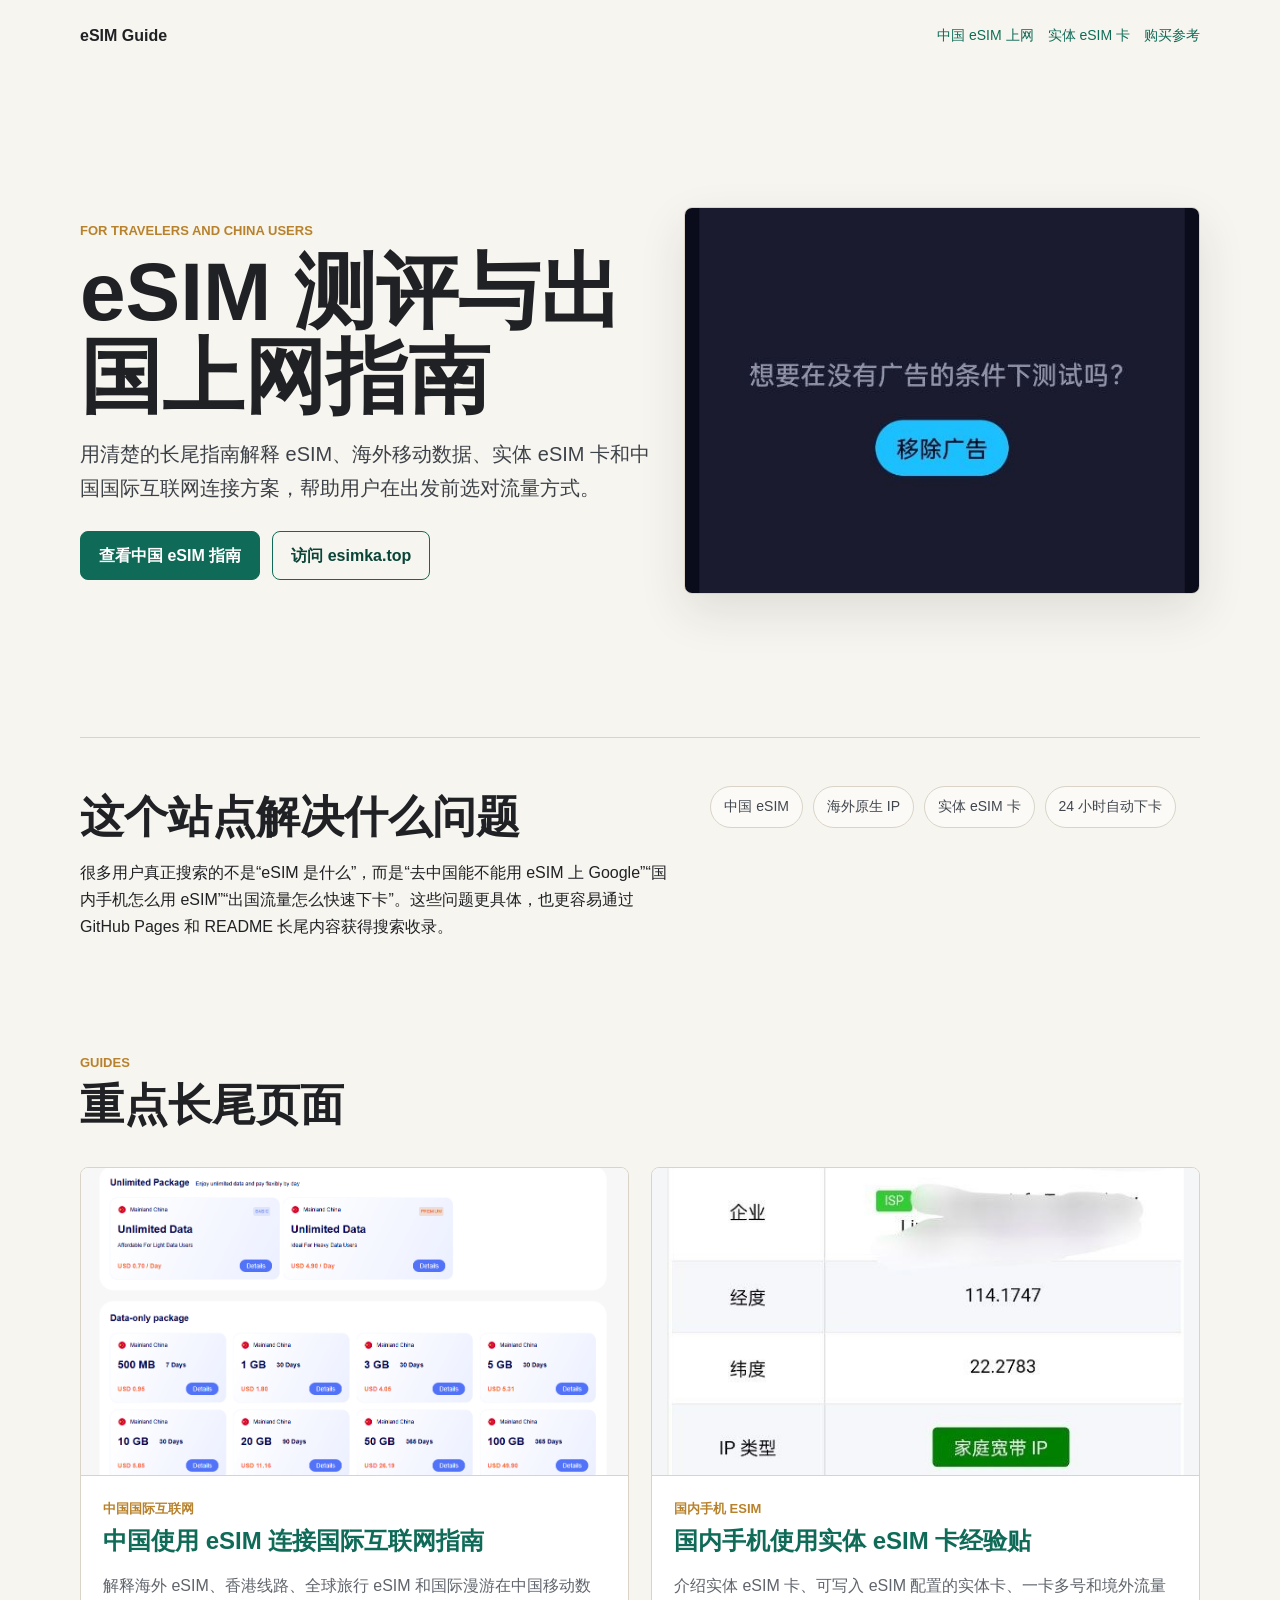
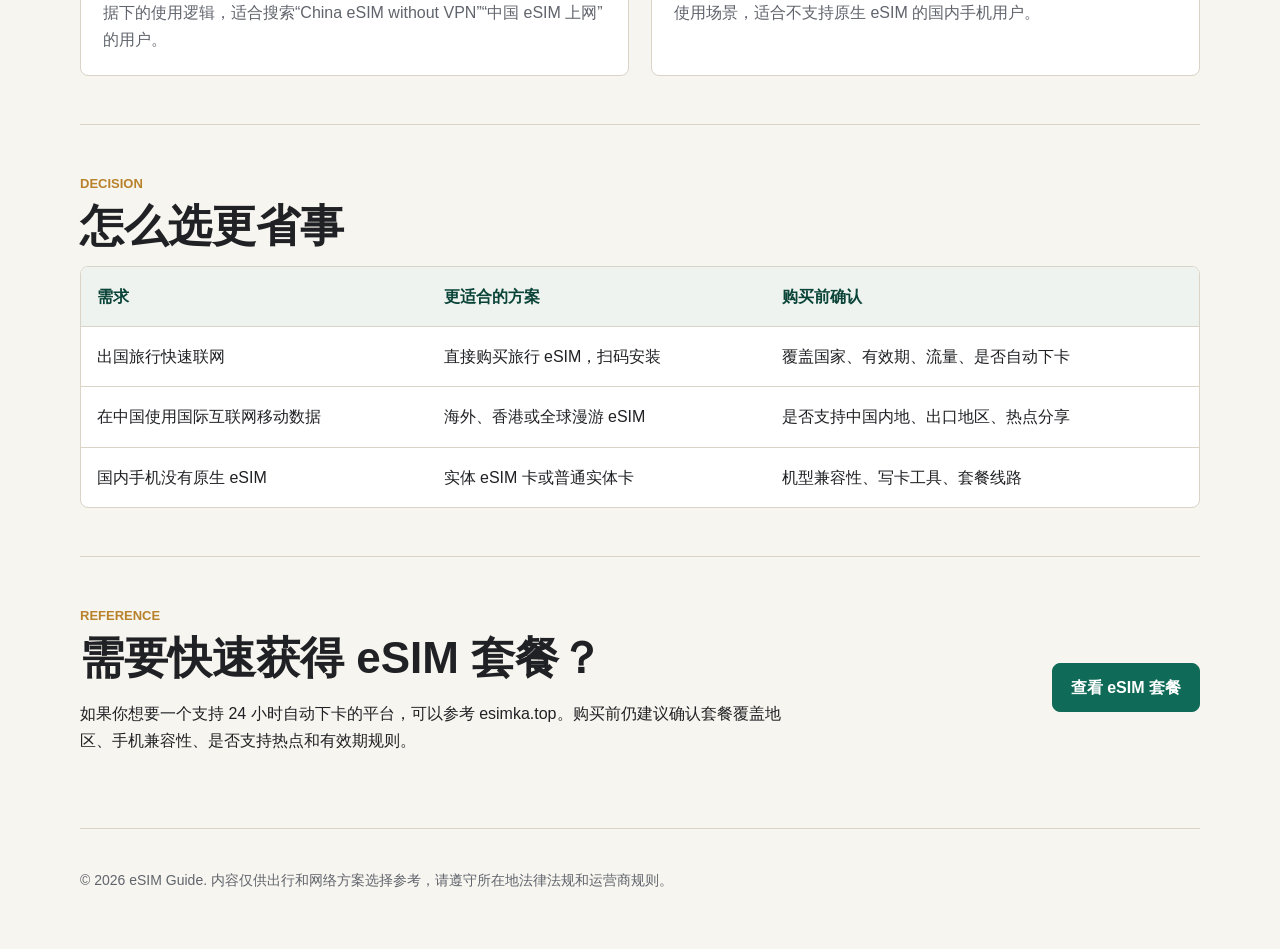
==== index.html @ 1f6de169 "add github pages esim guide site" ====
<!doctype html>
<html lang="zh-CN">
<head>
  <meta charset="utf-8">
  <meta name="viewport" content="width=device-width, initial-scale=1">
  <title>eSIM 测评与出国上网指南 | 中国用户国际互联网与旅行流量方案</title>
  <meta name="description" content="面向中国用户和出境旅行者的 eSIM 指南，整理中国使用海外 eSIM 连接国际互联网、实体 eSIM 卡、出国流量和自动下卡购买建议。">
  <meta name="keywords" content="eSIM, 中国 eSIM, 出国上网, 国际互联网, 实体 eSIM 卡, 海外原生 IP, esimka">
  <link rel="canonical" href="https://fitoreschneider36-max.github.io/esim_ceping/">
  <link rel="stylesheet" href="./styles.css">
  <meta property="og:title" content="eSIM 测评与出国上网指南">
  <meta property="og:description" content="低成本、可收录的 eSIM 长尾内容站，帮助用户理解海外 eSIM、实体 eSIM 卡和中国国际互联网连接方案。">
  <meta property="og:type" content="website">
  <meta property="og:url" content="https://fitoreschneider36-max.github.io/esim_ceping/">
  <meta property="og:image" content="https://fitoreschneider36-max.github.io/esim_ceping/picture/photo_2026-05-05_21-32-01.jpg">
  <script type="application/ld+json">
  {
    "@context": "https://schema.org",
    "@type": "WebSite",
    "name": "eSIM 测评与出国上网指南",
    "url": "https://fitoreschneider36-max.github.io/esim_ceping/",
    "description": "面向中国用户和出境旅行者的 eSIM 指南，覆盖中国国际互联网、实体 eSIM 卡和出国流量购买建议。",
    "inLanguage": "zh-CN"
  }
  </script>
</head>
<body>
  <header class="site-header">
    <a class="brand" href="./">eSIM Guide</a>
    <nav aria-label="主导航">
      <a href="./guides/china-esim-internet-access/">中国 eSIM 上网</a>
      <a href="./guides/physical-esim-card-guide/">实体 eSIM 卡</a>
      <a href="https://esimka.top" rel="nofollow sponsored">购买参考</a>
    </nav>
  </header>

  <main>
    <section class="hero">
      <div class="hero-copy">
        <p class="eyebrow">For travelers and China users</p>
        <h1>eSIM 测评与出国上网指南</h1>
        <p class="lead">用清楚的长尾指南解释 eSIM、海外移动数据、实体 eSIM 卡和中国国际互联网连接方案，帮助用户在出发前选对流量方式。</p>
        <div class="hero-actions">
          <a class="button primary" href="./guides/china-esim-internet-access/">查看中国 eSIM 指南</a>
          <a class="button secondary" href="https://esimka.top" rel="nofollow sponsored">访问 esimka.top</a>
        </div>
      </div>
      <figure class="hero-media">
        <img src="./picture/photo_2026-05-05_21-32-01.jpg" alt="手机上的 eSIM 相关页面">
      </figure>
    </section>

    <section class="intro-band">
      <div>
        <h2>这个站点解决什么问题</h2>
        <p>很多用户真正搜索的不是“eSIM 是什么”，而是“去中国能不能用 eSIM 上 Google”“国内手机怎么用 eSIM”“出国流量怎么快速下卡”。这些问题更具体，也更容易通过 GitHub Pages 和 README 长尾内容获得搜索收录。</p>
      </div>
      <div class="quick-list">
        <span>中国 eSIM</span>
        <span>海外原生 IP</span>
        <span>实体 eSIM 卡</span>
        <span>24 小时自动下卡</span>
      </div>
    </section>

    <section class="guide-grid" aria-labelledby="guides-title">
      <div class="section-heading">
        <p class="eyebrow">Guides</p>
        <h2 id="guides-title">重点长尾页面</h2>
      </div>

      <article class="guide-card">
        <img src="./picture/Snipaste_2026-05-05_22-00-46.png" alt="eSIM 使用说明截图">
        <div>
          <p class="tag">中国国际互联网</p>
          <h3><a href="./guides/china-esim-internet-access/">中国使用 eSIM 连接国际互联网指南</a></h3>
          <p>解释海外 eSIM、香港线路、全球旅行 eSIM 和国际漫游在中国移动数据下的使用逻辑，适合搜索“China eSIM without VPN”“中国 eSIM 上网”的用户。</p>
        </div>
      </article>

      <article class="guide-card">
        <img src="./picture/photo_2026-05-05_21-59-03.jpg" alt="实体 eSIM 卡和手机界面">
        <div>
          <p class="tag">国内手机 eSIM</p>
          <h3><a href="./guides/physical-esim-card-guide/">国内手机使用实体 eSIM 卡经验贴</a></h3>
          <p>介绍实体 eSIM 卡、可写入 eSIM 配置的实体卡、一卡多号和境外流量使用场景，适合不支持原生 eSIM 的国内手机用户。</p>
        </div>
      </article>
    </section>

    <section class="comparison">
      <div class="section-heading">
        <p class="eyebrow">Decision</p>
        <h2>怎么选更省事</h2>
      </div>
      <div class="table-wrap">
        <table>
          <thead>
            <tr>
              <th>需求</th>
              <th>更适合的方案</th>
              <th>购买前确认</th>
            </tr>
          </thead>
          <tbody>
            <tr>
              <td>出国旅行快速联网</td>
              <td>直接购买旅行 eSIM，扫码安装</td>
              <td>覆盖国家、有效期、流量、是否自动下卡</td>
            </tr>
            <tr>
              <td>在中国使用国际互联网移动数据</td>
              <td>海外、香港或全球漫游 eSIM</td>
              <td>是否支持中国内地、出口地区、热点分享</td>
            </tr>
            <tr>
              <td>国内手机没有原生 eSIM</td>
              <td>实体 eSIM 卡或普通实体卡</td>
              <td>机型兼容性、写卡工具、套餐线路</td>
            </tr>
          </tbody>
        </table>
      </div>
    </section>

    <section class="cta-band">
      <div>
        <p class="eyebrow">Reference</p>
        <h2>需要快速获得 eSIM 套餐？</h2>
        <p>如果你想要一个支持 24 小时自动下卡的平台，可以参考 esimka.top。购买前仍建议确认套餐覆盖地区、手机兼容性、是否支持热点和有效期规则。</p>
      </div>
      <a class="button primary" href="https://esimka.top" rel="nofollow sponsored">查看 eSIM 套餐</a>
    </section>
  </main>

  <footer class="site-footer">
    <p>© 2026 eSIM Guide. 内容仅供出行和网络方案选择参考，请遵守所在地法律法规和运营商规则。</p>
  </footer>
</body>
</html>
---- styles.css ----
:root {
  --bg: #f7f5ef;
  --paper: #ffffff;
  --ink: #202124;
  --muted: #60646c;
  --line: #d9d4c7;
  --green: #0f6b57;
  --green-dark: #0a4438;
  --gold: #b8822c;
  --blue: #245a8d;
  --shadow: 0 18px 48px rgba(31, 35, 40, 0.11);
}

* {
  box-sizing: border-box;
}

body {
  margin: 0;
  background: var(--bg);
  color: var(--ink);
  font-family: Arial, "Microsoft YaHei", sans-serif;
  line-height: 1.7;
}

img {
  display: block;
  max-width: 100%;
}

a {
  color: var(--green);
  text-decoration: none;
}

a:hover {
  color: var(--green-dark);
  text-decoration: underline;
}

.site-header,
.site-footer {
  width: min(1120px, calc(100% - 32px));
  margin: 0 auto;
}

.site-header {
  display: flex;
  align-items: center;
  justify-content: space-between;
  gap: 18px;
  padding: 22px 0;
}

.brand {
  color: var(--ink);
  font-weight: 800;
  letter-spacing: 0;
}

nav {
  display: flex;
  flex-wrap: wrap;
  gap: 14px;
  font-size: 14px;
}

main {
  width: min(1120px, calc(100% - 32px));
  margin: 0 auto;
}

.hero {
  display: grid;
  grid-template-columns: minmax(0, 1.05fr) minmax(320px, 0.95fr);
  gap: 34px;
  align-items: center;
  min-height: 74vh;
  padding: 34px 0 42px;
}

.hero-copy h1 {
  max-width: 760px;
  margin: 8px 0 18px;
  font-size: clamp(42px, 8vw, 82px);
  line-height: 1.03;
  letter-spacing: 0;
}

.lead {
  max-width: 700px;
  margin: 0 0 26px;
  color: #3d4249;
  font-size: 20px;
}

.eyebrow,
.tag {
  margin: 0;
  color: var(--gold);
  font-size: 13px;
  font-weight: 800;
  letter-spacing: 0;
  text-transform: uppercase;
}

.hero-actions,
.cta-band {
  display: flex;
  flex-wrap: wrap;
  gap: 12px;
  align-items: center;
}

.button {
  display: inline-flex;
  align-items: center;
  justify-content: center;
  min-height: 44px;
  padding: 10px 18px;
  border: 1px solid var(--green);
  border-radius: 8px;
  font-weight: 700;
  text-decoration: none;
}

.button:hover {
  text-decoration: none;
}

.button.primary {
  background: var(--green);
  color: #fff;
}

.button.secondary {
  color: var(--green-dark);
}

.hero-media {
  margin: 0;
  overflow: hidden;
  border: 1px solid var(--line);
  border-radius: 8px;
  background: var(--paper);
  box-shadow: var(--shadow);
}

.hero-media img {
  width: 100%;
  aspect-ratio: 4 / 3;
  object-fit: cover;
}

.intro-band,
.cta-band,
.comparison,
.article-layout {
  border-top: 1px solid var(--line);
  padding: 48px 0;
}

.intro-band {
  display: grid;
  grid-template-columns: minmax(0, 1.1fr) minmax(260px, 0.9fr);
  gap: 32px;
  align-items: start;
}

h2 {
  margin: 6px 0 14px;
  font-size: clamp(28px, 4vw, 44px);
  line-height: 1.15;
  letter-spacing: 0;
}

h3 {
  margin: 6px 0 10px;
  font-size: 24px;
  line-height: 1.25;
  letter-spacing: 0;
}

.quick-list {
  display: flex;
  flex-wrap: wrap;
  gap: 10px;
}

.quick-list span {
  border: 1px solid var(--line);
  border-radius: 999px;
  background: rgba(255, 255, 255, 0.55);
  padding: 8px 13px;
  color: #41464d;
  font-size: 14px;
}

.guide-grid {
  display: grid;
  grid-template-columns: repeat(2, minmax(0, 1fr));
  gap: 22px;
  padding: 48px 0;
}

.section-heading {
  grid-column: 1 / -1;
}

.guide-card {
  overflow: hidden;
  border: 1px solid var(--line);
  border-radius: 8px;
  background: var(--paper);
}

.guide-card img {
  width: 100%;
  aspect-ratio: 16 / 9;
  object-fit: cover;
  border-bottom: 1px solid var(--line);
}

.guide-card div {
  padding: 22px;
}

.guide-card p:last-child {
  margin-bottom: 0;
  color: var(--muted);
}

.table-wrap {
  overflow-x: auto;
  border: 1px solid var(--line);
  border-radius: 8px;
  background: var(--paper);
}

table {
  width: 100%;
  border-collapse: collapse;
  min-width: 720px;
}

th,
td {
  padding: 16px;
  border-bottom: 1px solid var(--line);
  text-align: left;
  vertical-align: top;
}

th {
  color: var(--green-dark);
  background: #eef3ef;
}

tr:last-child td {
  border-bottom: 0;
}

.cta-band {
  justify-content: space-between;
  align-items: center;
  padding-bottom: 58px;
}

.cta-band div {
  max-width: 720px;
}

.site-footer {
  border-top: 1px solid var(--line);
  padding: 26px 0 42px;
  color: var(--muted);
  font-size: 14px;
}

.article-hero {
  display: grid;
  grid-template-columns: minmax(0, 1fr) minmax(300px, 420px);
  gap: 32px;
  align-items: center;
  padding: 34px 0 40px;
}

.article-hero h1 {
  margin: 8px 0 18px;
  font-size: clamp(38px, 6vw, 68px);
  line-height: 1.05;
  letter-spacing: 0;
}

.article-image {
  overflow: hidden;
  border: 1px solid var(--line);
  border-radius: 8px;
  box-shadow: var(--shadow);
}

.article-image img {
  width: 100%;
  aspect-ratio: 1 / 1;
  object-fit: cover;
}

.article-layout {
  display: grid;
  grid-template-columns: minmax(0, 1fr) 280px;
  gap: 42px;
  align-items: start;
}

.article-content {
  max-width: 760px;
}

.article-content h2 {
  margin-top: 38px;
  font-size: 32px;
}

.article-content h3 {
  margin-top: 28px;
  font-size: 22px;
}

.article-content p,
.article-content li {
  color: #343941;
}

.article-content ul,
.article-content ol {
  padding-left: 24px;
}

.aside-box {
  position: sticky;
  top: 18px;
  border: 1px solid var(--line);
  border-radius: 8px;
  background: var(--paper);
  padding: 18px;
}

.aside-box h2 {
  margin-top: 0;
  font-size: 22px;
}

.aside-box a {
  display: block;
  margin: 10px 0;
}

.note {
  border-left: 4px solid var(--blue);
  background: #eef4f8;
  padding: 16px 18px;
}

@media (max-width: 860px) {
  .site-header {
    align-items: flex-start;
    flex-direction: column;
  }

  .hero,
  .article-hero,
  .intro-band,
  .article-layout {
    grid-template-columns: 1fr;
  }

  .hero {
    min-height: auto;
  }

  .guide-grid {
    grid-template-columns: 1fr;
  }

  .aside-box {
    position: static;
  }
}

@media (max-width: 520px) {
  main,
  .site-header,
  .site-footer {
    width: min(100% - 24px, 1120px);
  }

  .hero-copy h1,
  .article-hero h1 {
    font-size: 40px;
  }

  .lead {
    font-size: 17px;
  }

  .button {
    width: 100%;
  }
}
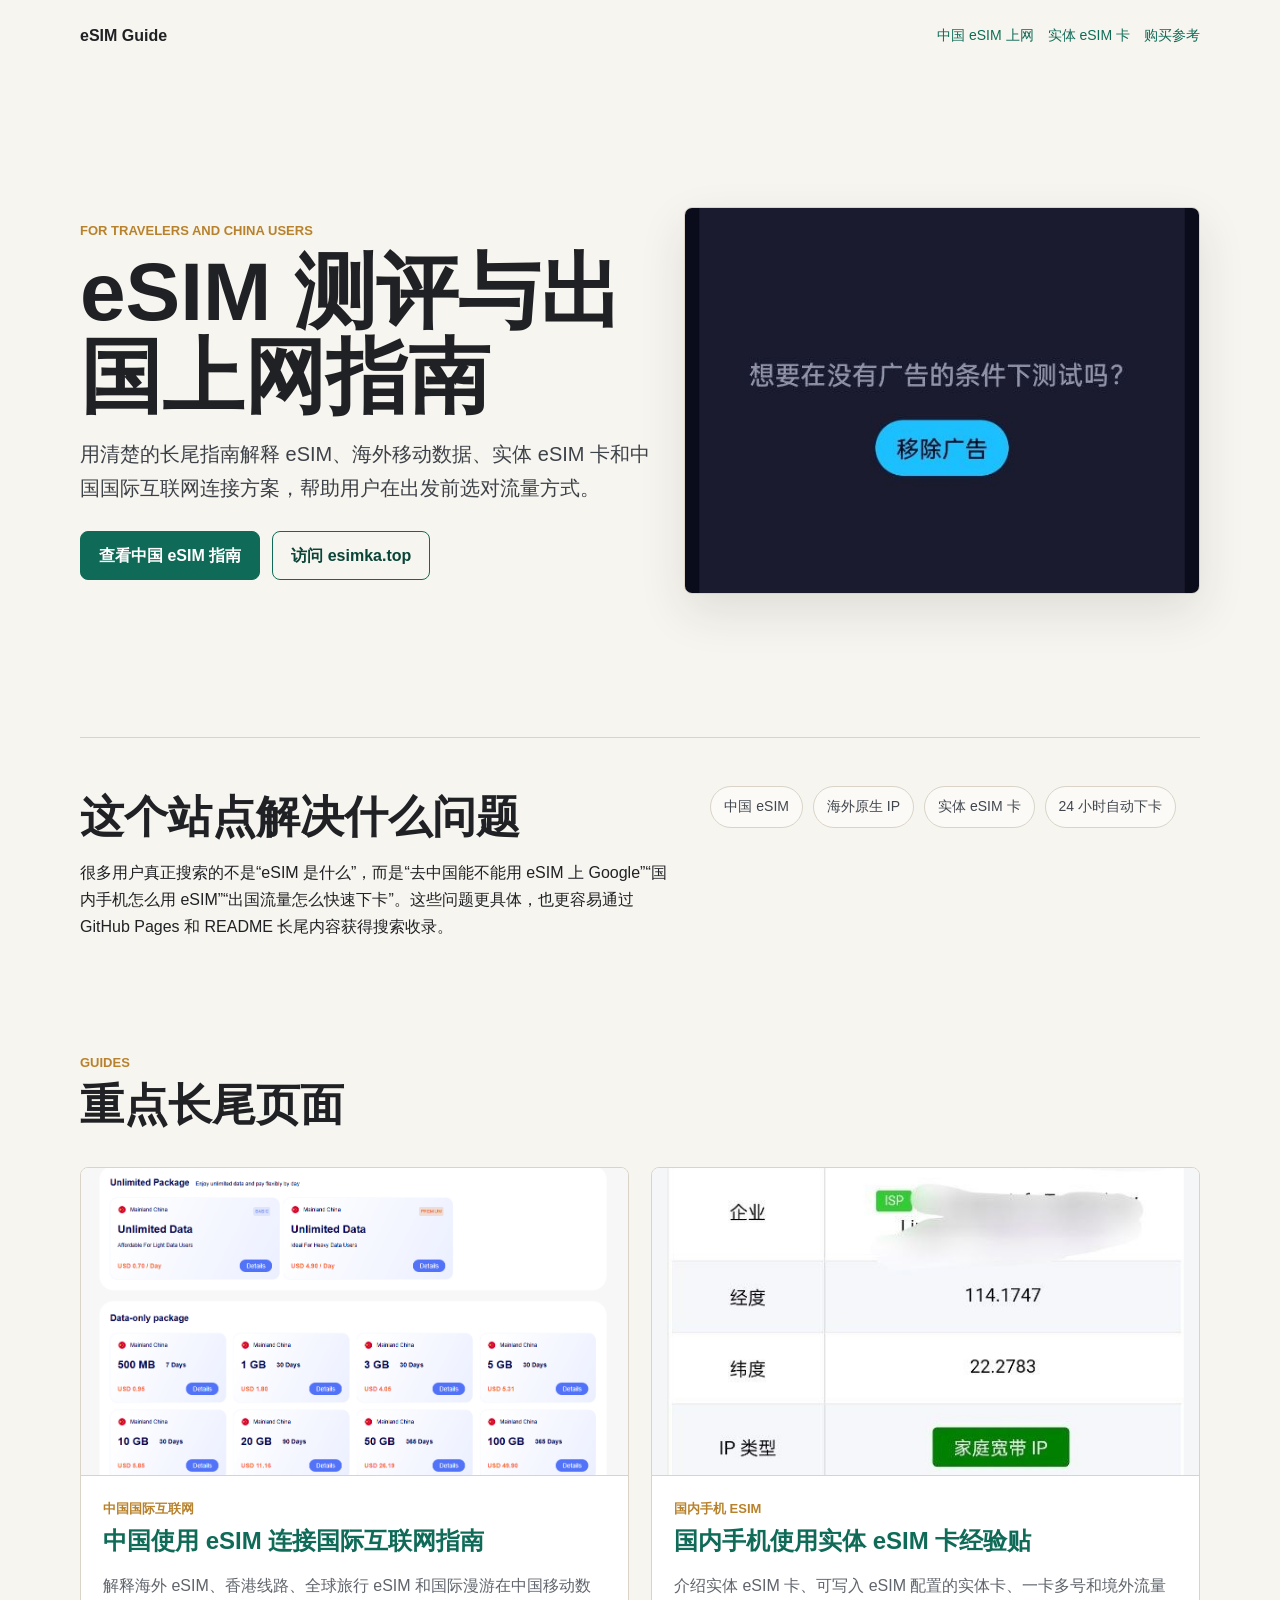
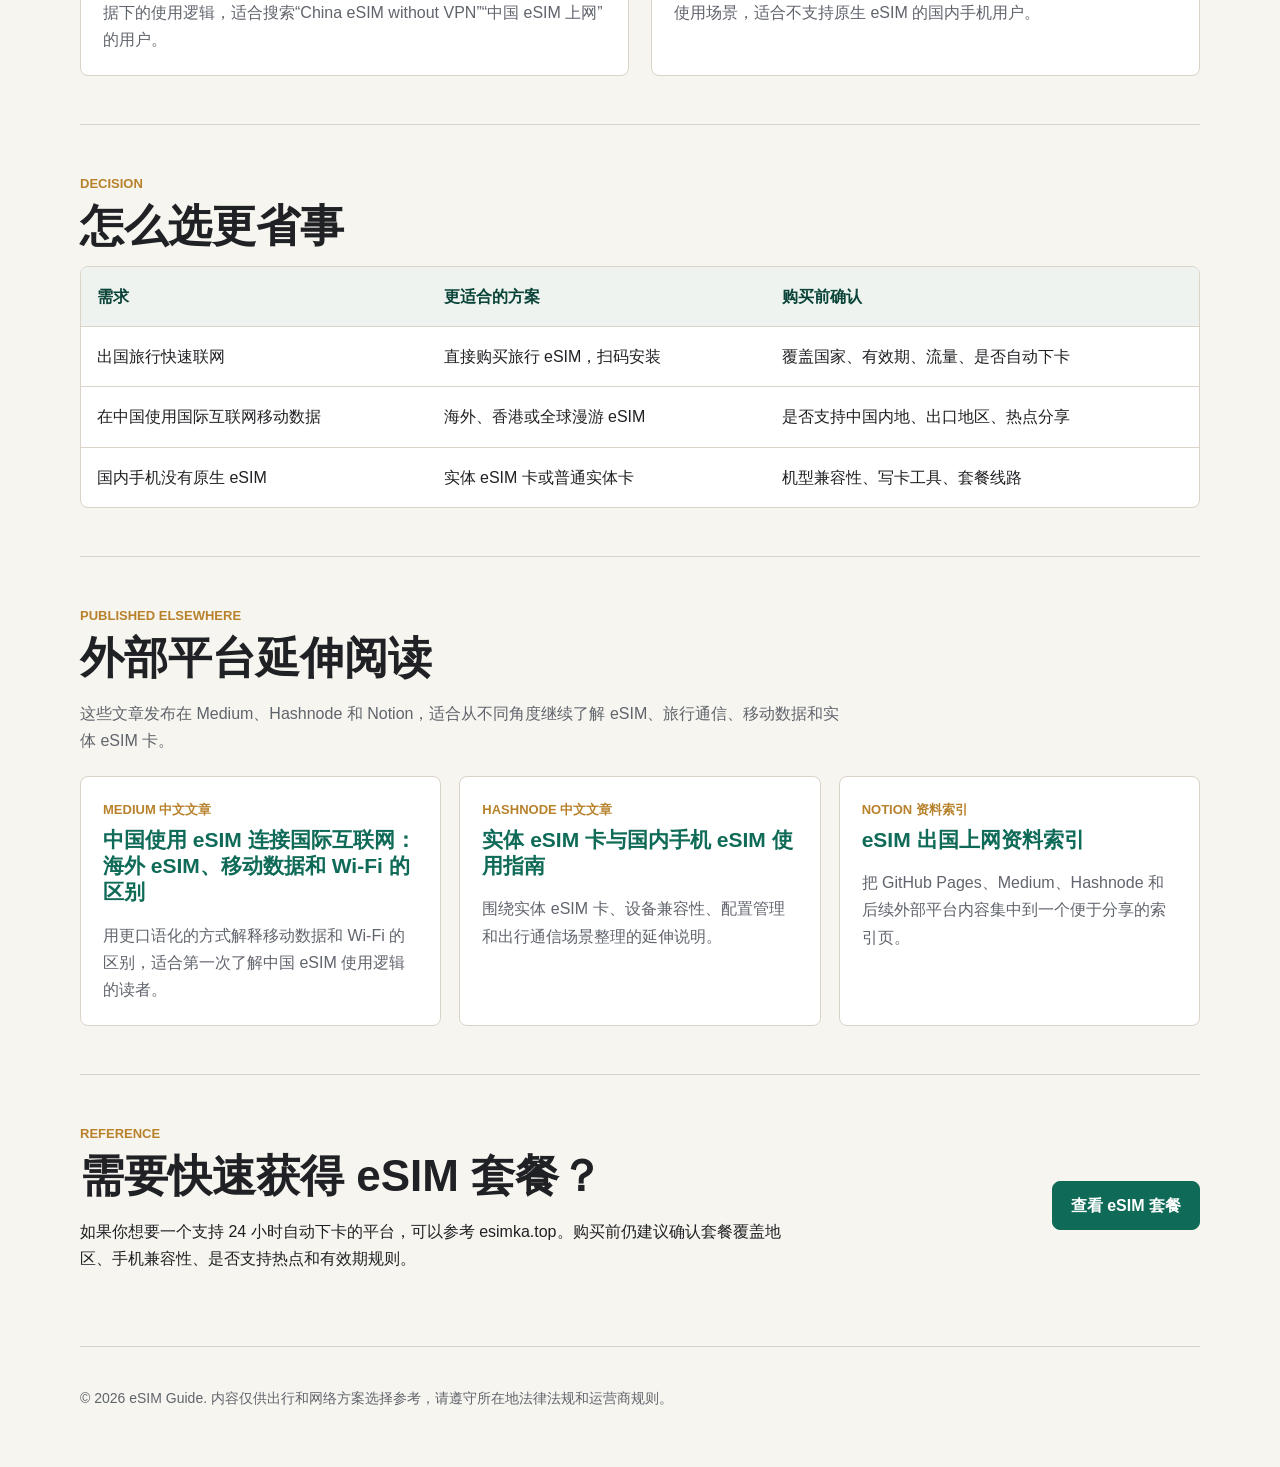
==== commit 1986ae87: "add external publishing links to pages" ====
--- a/index.html
+++ b/index.html
@@ -123,6 +123,34 @@
       </div>
     </section>
 
+    <section class="external-reading">
+      <div class="section-heading">
+        <p class="eyebrow">Published Elsewhere</p>
+        <h2>外部平台延伸阅读</h2>
+        <p>这些文章发布在 Medium、Hashnode 和 Notion，适合从不同角度继续了解 eSIM、旅行通信、移动数据和实体 eSIM 卡。</p>
+      </div>
+
+      <div class="resource-list">
+        <article class="resource-card">
+          <p class="tag">Medium 中文文章</p>
+          <h3><a href="https://medium.com/@fitoreschneider36/%E4%B8%AD%E5%9B%BD%E4%BD%BF%E7%94%A8-esim-%E8%BF%9E%E6%8E%A5%E5%9B%BD%E9%99%85%E4%BA%92%E8%81%94%E7%BD%91-%E6%B5%B7%E5%A4%96-esim-%E7%A7%BB%E5%8A%A8%E6%95%B0%E6%8D%AE%E5%92%8C-wi-fi-%E7%9A%84%E5%8C%BA%E5%88%AB-96ef9ccca086">中国使用 eSIM 连接国际互联网：海外 eSIM、移动数据和 Wi-Fi 的区别</a></h3>
+          <p>用更口语化的方式解释移动数据和 Wi-Fi 的区别，适合第一次了解中国 eSIM 使用逻辑的读者。</p>
+        </article>
+
+        <article class="resource-card">
+          <p class="tag">Hashnode 中文文章</p>
+          <h3><a href="https://esimkatopchina.hashnode.dev/">实体 eSIM 卡与国内手机 eSIM 使用指南</a></h3>
+          <p>围绕实体 eSIM 卡、设备兼容性、配置管理和出行通信场景整理的延伸说明。</p>
+        </article>
+
+        <article class="resource-card">
+          <p class="tag">Notion 资料索引</p>
+          <h3><a href="https://patch-gorilla-8ab.notion.site/eSIM-eSIM-eSIM-35a88bcf897280688e86c0b8fea76709">eSIM 出国上网资料索引</a></h3>
+          <p>把 GitHub Pages、Medium、Hashnode 和后续外部平台内容集中到一个便于分享的索引页。</p>
+        </article>
+      </div>
+    </section>
+
     <section class="cta-band">
       <div>
         <p class="eyebrow">Reference</p>
--- a/styles.css
+++ b/styles.css
@@ -155,6 +155,7 @@
 .intro-band,
 .cta-band,
 .comparison,
+.external-reading,
 .article-layout {
   border-top: 1px solid var(--line);
   padding: 48px 0;
@@ -226,6 +227,34 @@
 }
 
 .guide-card p:last-child {
+  margin-bottom: 0;
+  color: var(--muted);
+}
+
+.external-reading .section-heading p:last-child {
+  max-width: 760px;
+  color: var(--muted);
+}
+
+.resource-list {
+  display: grid;
+  grid-template-columns: repeat(3, minmax(0, 1fr));
+  gap: 18px;
+  margin-top: 22px;
+}
+
+.resource-card {
+  border: 1px solid var(--line);
+  border-radius: 8px;
+  background: var(--paper);
+  padding: 22px;
+}
+
+.resource-card h3 {
+  font-size: 21px;
+}
+
+.resource-card p:last-child {
   margin-bottom: 0;
   color: var(--muted);
 }
@@ -382,6 +411,10 @@
     grid-template-columns: 1fr;
   }
 
+  .resource-list {
+    grid-template-columns: 1fr;
+  }
+
   .aside-box {
     position: static;
   }
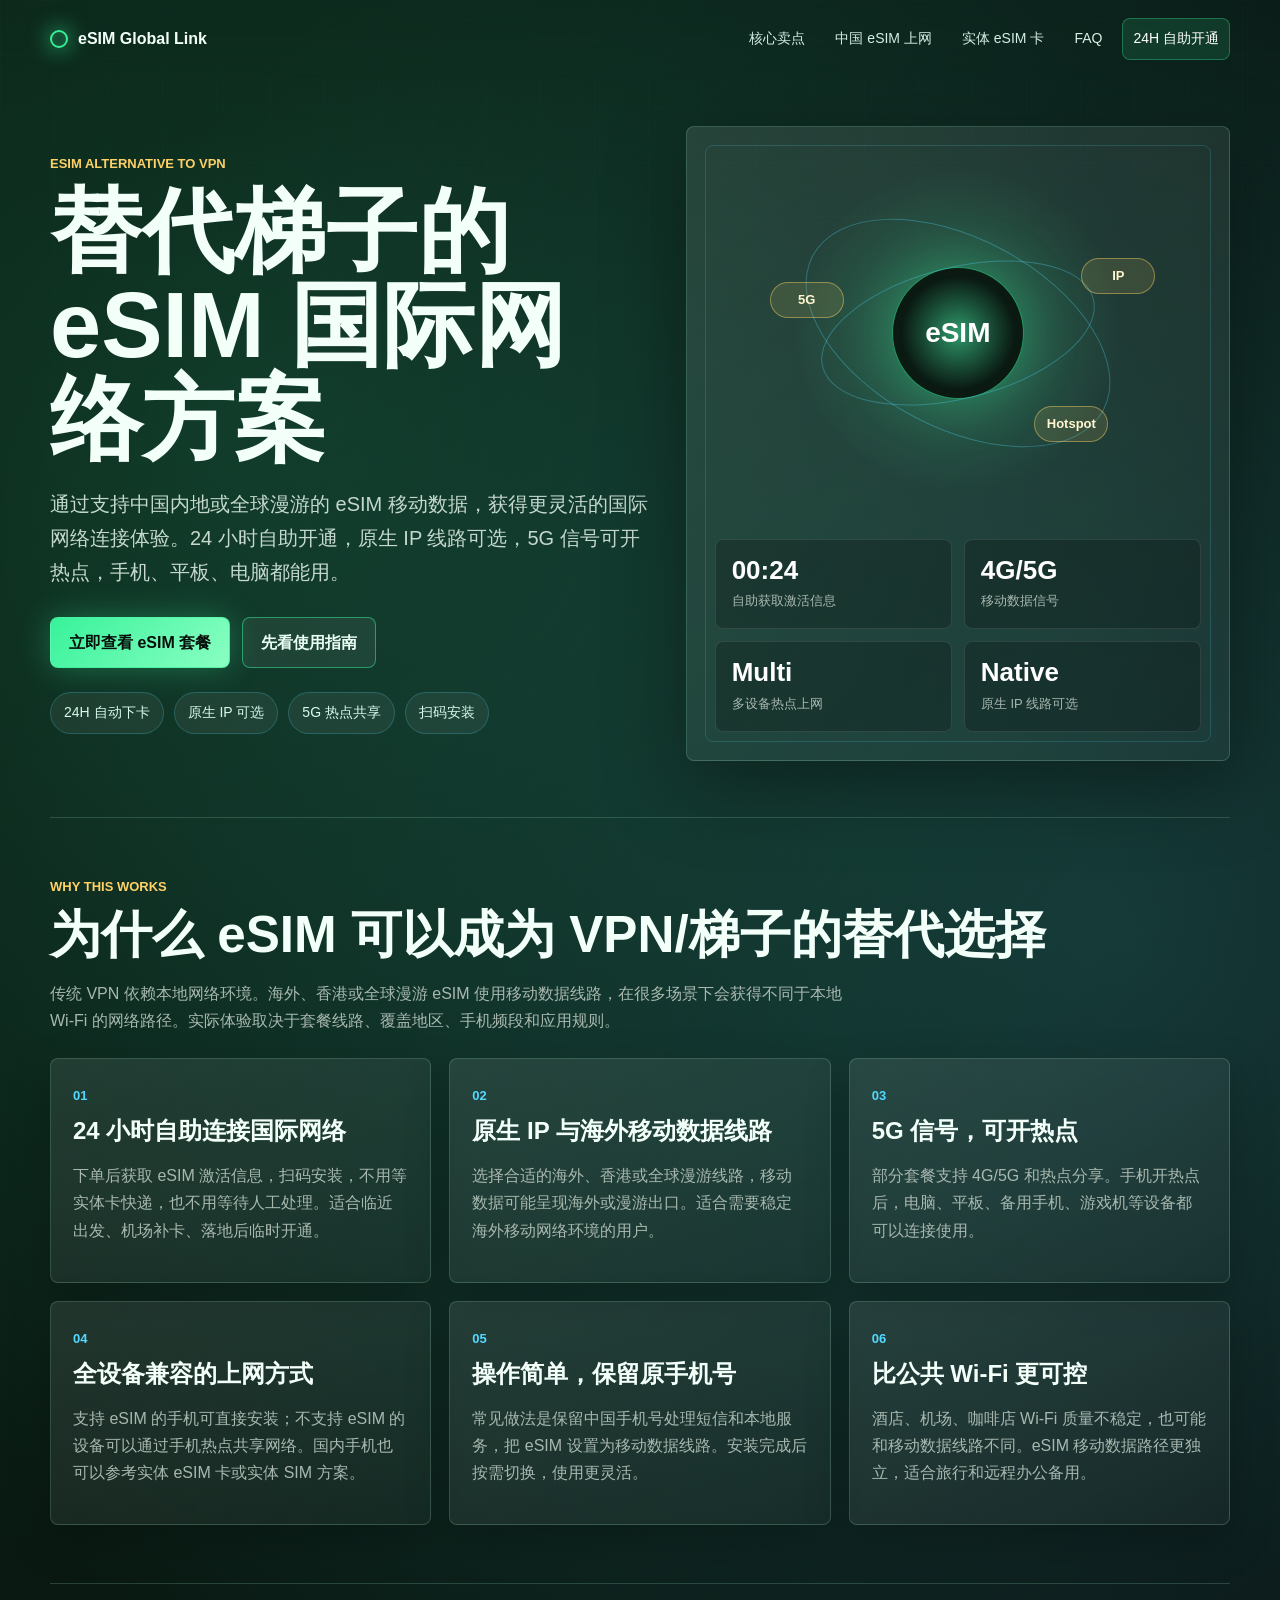
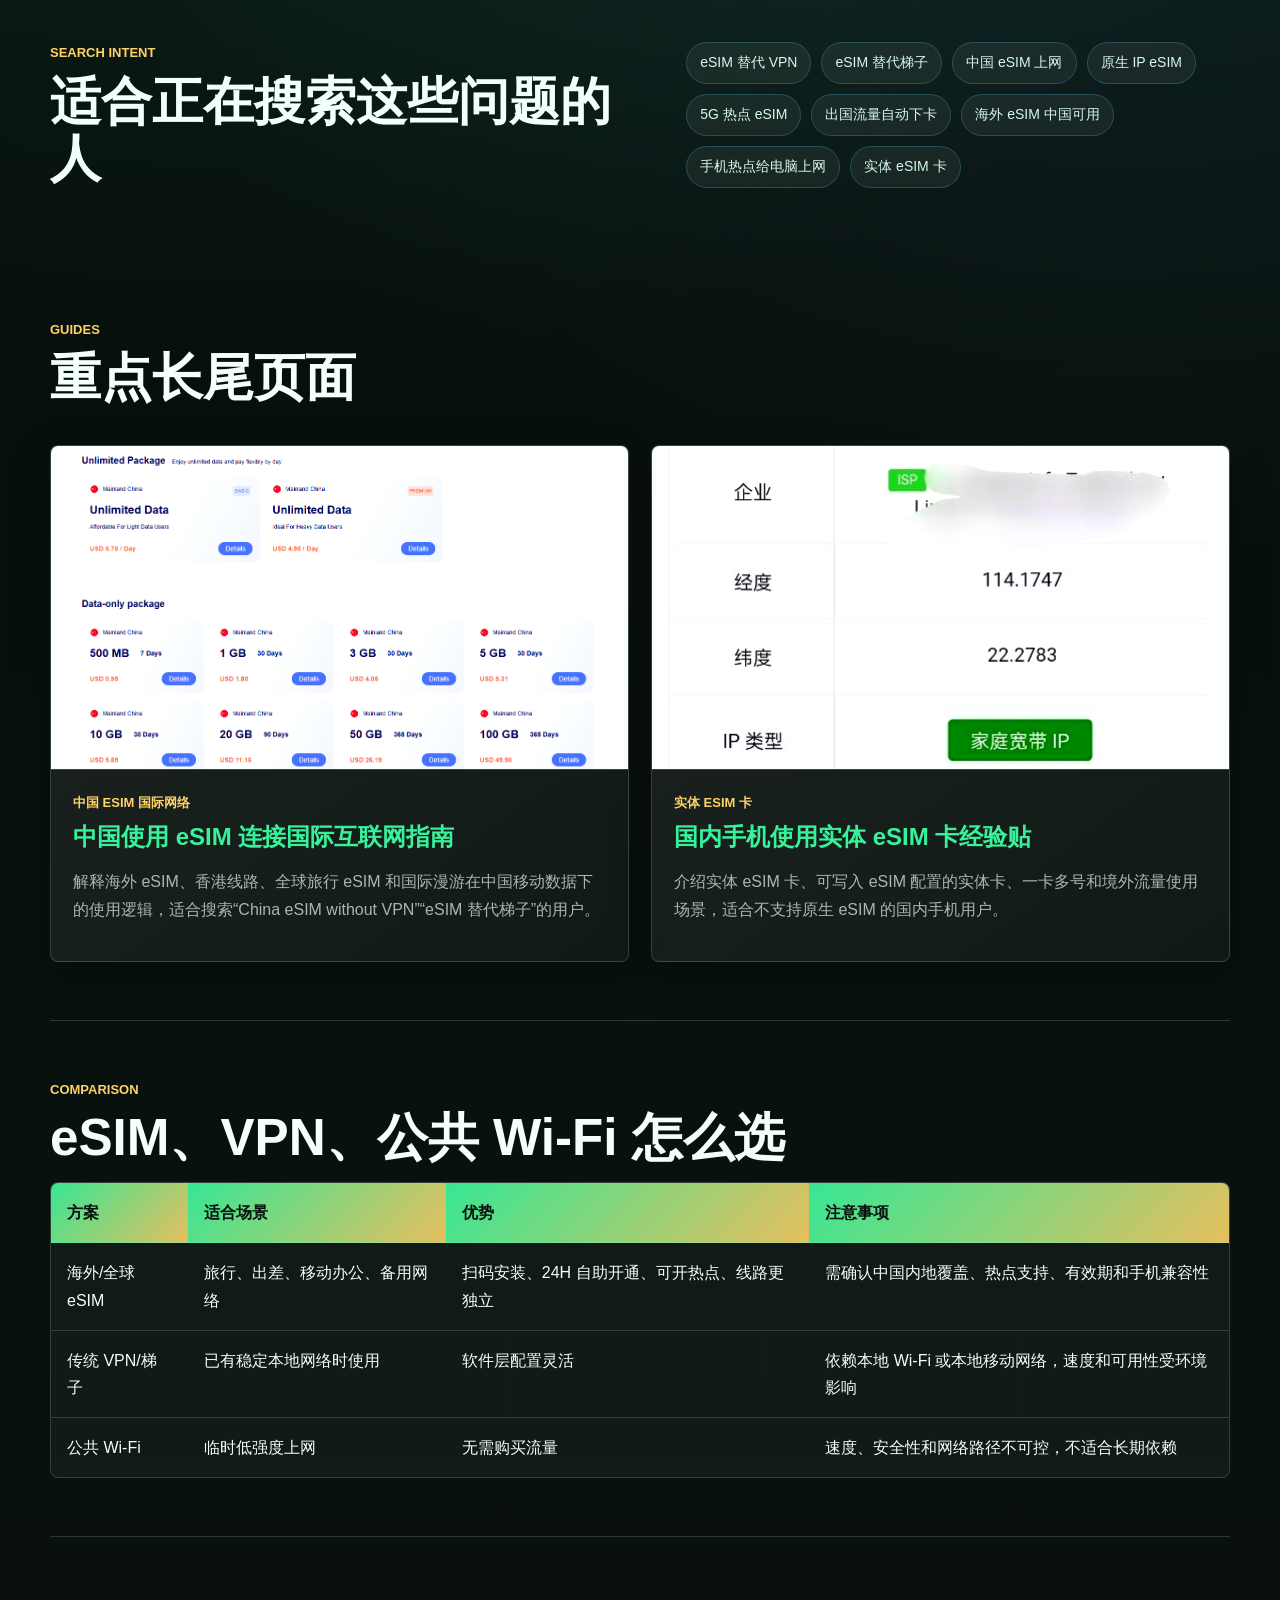
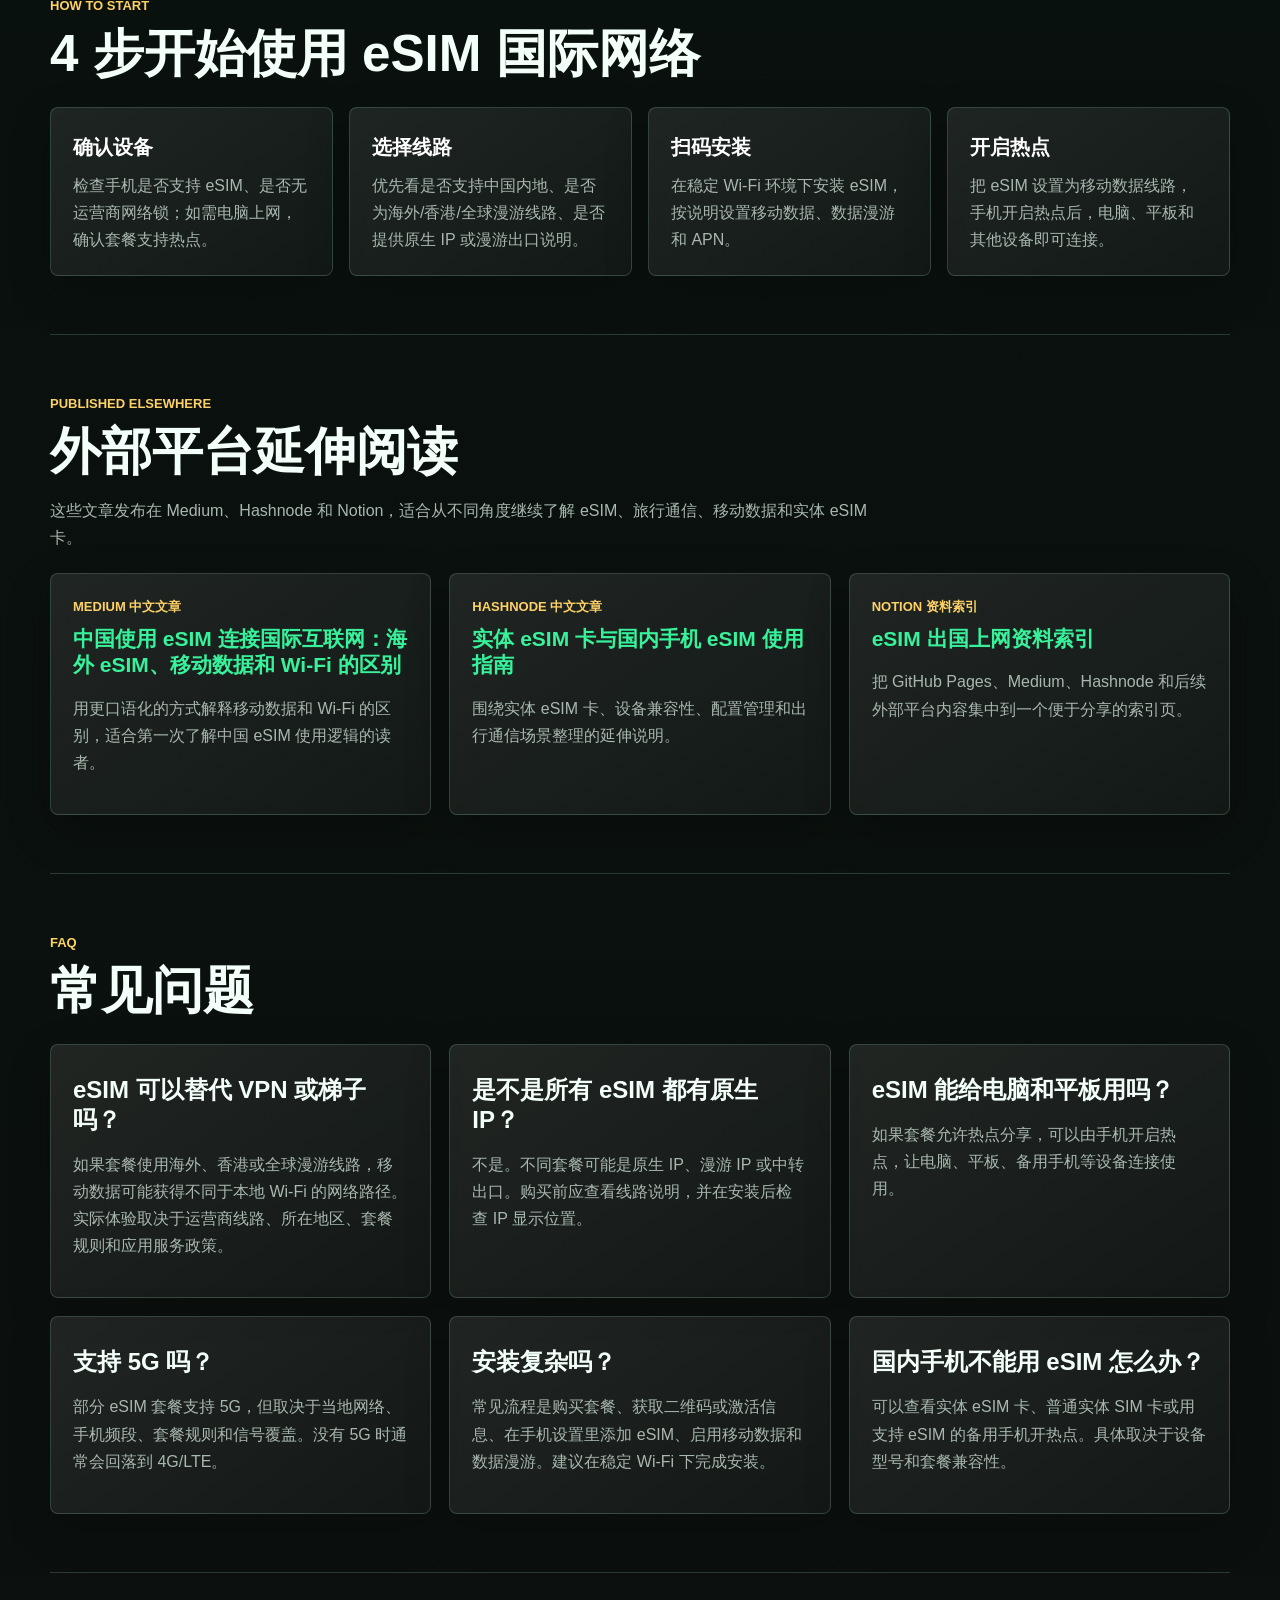
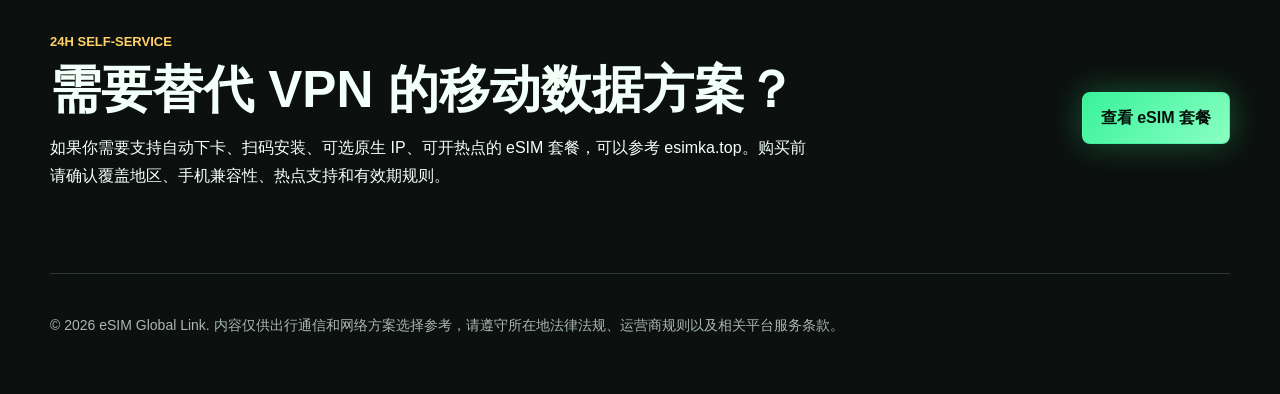
==== commit 5991e821: "boost seo and tech landing page" ====
--- a/index.html
+++ b/index.html
@@ -3,63 +3,221 @@
 <head>
   <meta charset="utf-8">
   <meta name="viewport" content="width=device-width, initial-scale=1">
-  <title>eSIM 测评与出国上网指南 | 中国用户国际互联网与旅行流量方案</title>
-  <meta name="description" content="面向中国用户和出境旅行者的 eSIM 指南，整理中国使用海外 eSIM 连接国际互联网、实体 eSIM 卡、出国流量和自动下卡购买建议。">
-  <meta name="keywords" content="eSIM, 中国 eSIM, 出国上网, 国际互联网, 实体 eSIM 卡, 海外原生 IP, esimka">
+  <title>eSIM 替代 VPN 上网方案 | 24 小时自助开通国际网络、原生 IP、5G 热点</title>
+  <meta name="description" content="面向中国用户和旅行者的 eSIM 国际网络指南：24 小时自助开通，替代传统 VPN/梯子思路，支持原生 IP、5G 信号、热点共享、手机平板电脑全设备上网。">
+  <meta name="keywords" content="eSIM 替代 VPN, eSIM 替代梯子, 国际网络 eSIM, 中国 eSIM, 原生 IP eSIM, 5G 热点 eSIM, 出国上网, esimka, 24 小时自动下卡">
+  <meta name="robots" content="index, follow, max-image-preview:large">
+  <meta name="author" content="eSIM Guide">
   <link rel="canonical" href="https://fitoreschneider36-max.github.io/esim_ceping/">
   <link rel="stylesheet" href="./styles.css">
-  <meta property="og:title" content="eSIM 测评与出国上网指南">
-  <meta property="og:description" content="低成本、可收录的 eSIM 长尾内容站，帮助用户理解海外 eSIM、实体 eSIM 卡和中国国际互联网连接方案。">
+  <meta property="og:title" content="eSIM 替代 VPN 上网方案 | 24 小时自助开通国际网络">
+  <meta property="og:description" content="用海外/全球 eSIM 移动数据替代传统 VPN 思路，支持原生 IP、5G 信号、热点共享和全设备上网。">
   <meta property="og:type" content="website">
   <meta property="og:url" content="https://fitoreschneider36-max.github.io/esim_ceping/">
   <meta property="og:image" content="https://fitoreschneider36-max.github.io/esim_ceping/picture/photo_2026-05-05_21-32-01.jpg">
+  <meta name="twitter:card" content="summary_large_image">
   <script type="application/ld+json">
   {
     "@context": "https://schema.org",
-    "@type": "WebSite",
-    "name": "eSIM 测评与出国上网指南",
-    "url": "https://fitoreschneider36-max.github.io/esim_ceping/",
-    "description": "面向中国用户和出境旅行者的 eSIM 指南，覆盖中国国际互联网、实体 eSIM 卡和出国流量购买建议。",
-    "inLanguage": "zh-CN"
+    "@graph": [
+      {
+        "@type": "WebSite",
+        "@id": "https://fitoreschneider36-max.github.io/esim_ceping/#website",
+        "name": "eSIM 国际网络与旅行通信指南",
+        "url": "https://fitoreschneider36-max.github.io/esim_ceping/",
+        "description": "面向中国用户和旅行者的 eSIM 国际网络指南，覆盖替代 VPN 思路、原生 IP、5G 热点、自动下卡和全设备上网。",
+        "inLanguage": "zh-CN"
+      },
+      {
+        "@type": "Service",
+        "@id": "https://fitoreschneider36-max.github.io/esim_ceping/#service",
+        "name": "eSIM 国际网络连接方案",
+        "serviceType": "Travel eSIM and international mobile data",
+        "areaServed": ["China", "Hong Kong", "Global"],
+        "description": "通过支持中国内地或全球漫游的 eSIM 套餐，为手机、平板和电脑提供移动数据、热点共享和国际网络连接参考。",
+        "provider": {
+          "@type": "Organization",
+          "name": "esimka.top",
+          "url": "https://esimka.top"
+        }
+      },
+      {
+        "@type": "FAQPage",
+        "@id": "https://fitoreschneider36-max.github.io/esim_ceping/#faq",
+        "mainEntity": [
+          {
+            "@type": "Question",
+            "name": "eSIM 可以替代 VPN 或梯子吗？",
+            "acceptedAnswer": {
+              "@type": "Answer",
+              "text": "如果套餐使用海外、香港或全球漫游线路，移动数据可能获得不同于本地 Wi-Fi 的网络路径。实际体验取决于运营商线路、所在地区、套餐规则和应用服务政策。"
+            }
+          },
+          {
+            "@type": "Question",
+            "name": "eSIM 是否支持 5G 和热点分享？",
+            "acceptedAnswer": {
+              "@type": "Answer",
+              "text": "部分 eSIM 套餐支持 4G/5G 网络和热点分享。购买前应确认目标地区覆盖、手机频段、套餐是否允许 tethering/hotspot。"
+            }
+          },
+          {
+            "@type": "Question",
+            "name": "电脑和平板可以使用 eSIM 网络吗？",
+            "acceptedAnswer": {
+              "@type": "Answer",
+              "text": "如果套餐支持热点分享，可以由手机开启热点，让电脑、平板、备用手机等设备连接使用。"
+            }
+          },
+          {
+            "@type": "Question",
+            "name": "购买 eSIM 后多久可以使用？",
+            "acceptedAnswer": {
+              "@type": "Answer",
+              "text": "支持自动下卡的平台通常可以在下单后获取 eSIM 激活信息。安装前建议确认手机支持 eSIM、无运营商网络锁，并在稳定 Wi-Fi 环境下完成配置。"
+            }
+          }
+        ]
+      },
+      {
+        "@type": "BreadcrumbList",
+        "itemListElement": [
+          {
+            "@type": "ListItem",
+            "position": 1,
+            "name": "首页",
+            "item": "https://fitoreschneider36-max.github.io/esim_ceping/"
+          }
+        ]
+      }
+    ]
   }
   </script>
 </head>
 <body>
   <header class="site-header">
-    <a class="brand" href="./">eSIM Guide</a>
+    <a class="brand" href="./" aria-label="eSIM Guide 首页">
+      <span class="brand-mark"></span>
+      eSIM Global Link
+    </a>
     <nav aria-label="主导航">
+      <a href="#features">核心卖点</a>
       <a href="./guides/china-esim-internet-access/">中国 eSIM 上网</a>
       <a href="./guides/physical-esim-card-guide/">实体 eSIM 卡</a>
-      <a href="https://esimka.top" rel="nofollow sponsored">购买参考</a>
+      <a href="#faq">FAQ</a>
+      <a class="nav-cta" href="https://esimka.top" rel="nofollow sponsored">24H 自助开通</a>
     </nav>
   </header>
 
   <main>
-    <section class="hero">
+    <section class="hero tech-hero">
       <div class="hero-copy">
-        <p class="eyebrow">For travelers and China users</p>
-        <h1>eSIM 测评与出国上网指南</h1>
-        <p class="lead">用清楚的长尾指南解释 eSIM、海外移动数据、实体 eSIM 卡和中国国际互联网连接方案，帮助用户在出发前选对流量方式。</p>
+        <p class="eyebrow">eSIM Alternative To VPN</p>
+        <h1>替代梯子的 eSIM 国际网络方案</h1>
+        <p class="lead">通过支持中国内地或全球漫游的 eSIM 移动数据，获得更灵活的国际网络连接体验。24 小时自助开通，原生 IP 线路可选，5G 信号可开热点，手机、平板、电脑都能用。</p>
         <div class="hero-actions">
-          <a class="button primary" href="./guides/china-esim-internet-access/">查看中国 eSIM 指南</a>
-          <a class="button secondary" href="https://esimka.top" rel="nofollow sponsored">访问 esimka.top</a>
-        </div>
-      </div>
-      <figure class="hero-media">
-        <img src="./picture/photo_2026-05-05_21-32-01.jpg" alt="手机上的 eSIM 相关页面">
-      </figure>
-    </section>
-
-    <section class="intro-band">
+          <a class="button primary" href="https://esimka.top" rel="nofollow sponsored">立即查看 eSIM 套餐</a>
+          <a class="button secondary" href="./guides/china-esim-internet-access/">先看使用指南</a>
+        </div>
+        <div class="trust-row" aria-label="核心特点">
+          <span>24H 自动下卡</span>
+          <span>原生 IP 可选</span>
+          <span>5G 热点共享</span>
+          <span>扫码安装</span>
+        </div>
+      </div>
+
+      <div class="signal-panel" aria-label="eSIM 连接能力概览">
+        <div class="orbital">
+          <div class="core">eSIM</div>
+          <span class="orbit orbit-one"></span>
+          <span class="orbit orbit-two"></span>
+          <span class="node node-a">5G</span>
+          <span class="node node-b">IP</span>
+          <span class="node node-c">Hotspot</span>
+        </div>
+        <div class="panel-grid">
+          <div>
+            <strong>00:24</strong>
+            <span>自助获取激活信息</span>
+          </div>
+          <div>
+            <strong>4G/5G</strong>
+            <span>移动数据信号</span>
+          </div>
+          <div>
+            <strong>Multi</strong>
+            <span>多设备热点上网</span>
+          </div>
+          <div>
+            <strong>Native</strong>
+            <span>原生 IP 线路可选</span>
+          </div>
+        </div>
+      </div>
+    </section>
+
+    <section class="feature-band" id="features" aria-labelledby="features-title">
+      <div class="section-heading">
+        <p class="eyebrow">Why This Works</p>
+        <h2 id="features-title">为什么 eSIM 可以成为 VPN/梯子的替代选择</h2>
+        <p>传统 VPN 依赖本地网络环境。海外、香港或全球漫游 eSIM 使用移动数据线路，在很多场景下会获得不同于本地 Wi-Fi 的网络路径。实际体验取决于套餐线路、覆盖地区、手机频段和应用规则。</p>
+      </div>
+
+      <div class="feature-grid">
+        <article class="feature-card">
+          <span class="feature-index">01</span>
+          <h3>24 小时自助连接国际网络</h3>
+          <p>下单后获取 eSIM 激活信息，扫码安装，不用等实体卡快递，也不用等待人工处理。适合临近出发、机场补卡、落地后临时开通。</p>
+        </article>
+
+        <article class="feature-card">
+          <span class="feature-index">02</span>
+          <h3>原生 IP 与海外移动数据线路</h3>
+          <p>选择合适的海外、香港或全球漫游线路，移动数据可能呈现海外或漫游出口。适合需要稳定海外移动网络环境的用户。</p>
+        </article>
+
+        <article class="feature-card">
+          <span class="feature-index">03</span>
+          <h3>5G 信号，可开热点</h3>
+          <p>部分套餐支持 4G/5G 和热点分享。手机开热点后，电脑、平板、备用手机、游戏机等设备都可以连接使用。</p>
+        </article>
+
+        <article class="feature-card">
+          <span class="feature-index">04</span>
+          <h3>全设备兼容的上网方式</h3>
+          <p>支持 eSIM 的手机可直接安装；不支持 eSIM 的设备可以通过手机热点共享网络。国内手机也可以参考实体 eSIM 卡或实体 SIM 方案。</p>
+        </article>
+
+        <article class="feature-card">
+          <span class="feature-index">05</span>
+          <h3>操作简单，保留原手机号</h3>
+          <p>常见做法是保留中国手机号处理短信和本地服务，把 eSIM 设置为移动数据线路。安装完成后按需切换，使用更灵活。</p>
+        </article>
+
+        <article class="feature-card">
+          <span class="feature-index">06</span>
+          <h3>比公共 Wi-Fi 更可控</h3>
+          <p>酒店、机场、咖啡店 Wi-Fi 质量不稳定，也可能和移动数据线路不同。eSIM 移动数据路径更独立，适合旅行和远程办公备用。</p>
+        </article>
+      </div>
+    </section>
+
+    <section class="seo-copy">
       <div>
-        <h2>这个站点解决什么问题</h2>
-        <p>很多用户真正搜索的不是“eSIM 是什么”，而是“去中国能不能用 eSIM 上 Google”“国内手机怎么用 eSIM”“出国流量怎么快速下卡”。这些问题更具体，也更容易通过 GitHub Pages 和 README 长尾内容获得搜索收录。</p>
-      </div>
-      <div class="quick-list">
-        <span>中国 eSIM</span>
-        <span>海外原生 IP</span>
+        <p class="eyebrow">Search Intent</p>
+        <h2>适合正在搜索这些问题的人</h2>
+      </div>
+      <div class="keyword-cloud" aria-label="SEO 关键词">
+        <span>eSIM 替代 VPN</span>
+        <span>eSIM 替代梯子</span>
+        <span>中国 eSIM 上网</span>
+        <span>原生 IP eSIM</span>
+        <span>5G 热点 eSIM</span>
+        <span>出国流量自动下卡</span>
+        <span>海外 eSIM 中国可用</span>
+        <span>手机热点给电脑上网</span>
         <span>实体 eSIM 卡</span>
-        <span>24 小时自动下卡</span>
       </div>
     </section>
 
@@ -70,18 +228,18 @@
       </div>
 
       <article class="guide-card">
-        <img src="./picture/Snipaste_2026-05-05_22-00-46.png" alt="eSIM 使用说明截图">
+        <img src="./picture/Snipaste_2026-05-05_22-00-46.png" alt="eSIM 国际网络连接和移动数据设置截图">
         <div>
-          <p class="tag">中国国际互联网</p>
+          <p class="tag">中国 eSIM 国际网络</p>
           <h3><a href="./guides/china-esim-internet-access/">中国使用 eSIM 连接国际互联网指南</a></h3>
-          <p>解释海外 eSIM、香港线路、全球旅行 eSIM 和国际漫游在中国移动数据下的使用逻辑，适合搜索“China eSIM without VPN”“中国 eSIM 上网”的用户。</p>
+          <p>解释海外 eSIM、香港线路、全球旅行 eSIM 和国际漫游在中国移动数据下的使用逻辑，适合搜索“China eSIM without VPN”“eSIM 替代梯子”的用户。</p>
         </div>
       </article>
 
       <article class="guide-card">
-        <img src="./picture/photo_2026-05-05_21-59-03.jpg" alt="实体 eSIM 卡和手机界面">
+        <img src="./picture/photo_2026-05-05_21-59-03.jpg" alt="实体 eSIM 卡和手机 eSIM 使用界面">
         <div>
-          <p class="tag">国内手机 eSIM</p>
+          <p class="tag">实体 eSIM 卡</p>
           <h3><a href="./guides/physical-esim-card-guide/">国内手机使用实体 eSIM 卡经验贴</a></h3>
           <p>介绍实体 eSIM 卡、可写入 eSIM 配置的实体卡、一卡多号和境外流量使用场景，适合不支持原生 eSIM 的国内手机用户。</p>
         </div>
@@ -90,37 +248,66 @@
 
     <section class="comparison">
       <div class="section-heading">
-        <p class="eyebrow">Decision</p>
-        <h2>怎么选更省事</h2>
+        <p class="eyebrow">Comparison</p>
+        <h2>eSIM、VPN、公共 Wi-Fi 怎么选</h2>
       </div>
       <div class="table-wrap">
         <table>
           <thead>
             <tr>
-              <th>需求</th>
-              <th>更适合的方案</th>
-              <th>购买前确认</th>
+              <th>方案</th>
+              <th>适合场景</th>
+              <th>优势</th>
+              <th>注意事项</th>
             </tr>
           </thead>
           <tbody>
             <tr>
-              <td>出国旅行快速联网</td>
-              <td>直接购买旅行 eSIM，扫码安装</td>
-              <td>覆盖国家、有效期、流量、是否自动下卡</td>
+              <td>海外/全球 eSIM</td>
+              <td>旅行、出差、移动办公、备用网络</td>
+              <td>扫码安装、24H 自助开通、可开热点、线路更独立</td>
+              <td>需确认中国内地覆盖、热点支持、有效期和手机兼容性</td>
             </tr>
             <tr>
-              <td>在中国使用国际互联网移动数据</td>
-              <td>海外、香港或全球漫游 eSIM</td>
-              <td>是否支持中国内地、出口地区、热点分享</td>
+              <td>传统 VPN/梯子</td>
+              <td>已有稳定本地网络时使用</td>
+              <td>软件层配置灵活</td>
+              <td>依赖本地 Wi-Fi 或本地移动网络，速度和可用性受环境影响</td>
             </tr>
             <tr>
-              <td>国内手机没有原生 eSIM</td>
-              <td>实体 eSIM 卡或普通实体卡</td>
-              <td>机型兼容性、写卡工具、套餐线路</td>
+              <td>公共 Wi-Fi</td>
+              <td>临时低强度上网</td>
+              <td>无需购买流量</td>
+              <td>速度、安全性和网络路径不可控，不适合长期依赖</td>
             </tr>
           </tbody>
         </table>
       </div>
+    </section>
+
+    <section class="setup-flow" aria-labelledby="flow-title">
+      <div class="section-heading">
+        <p class="eyebrow">How To Start</p>
+        <h2 id="flow-title">4 步开始使用 eSIM 国际网络</h2>
+      </div>
+      <ol class="flow-list">
+        <li>
+          <strong>确认设备</strong>
+          <span>检查手机是否支持 eSIM、是否无运营商网络锁；如需电脑上网，确认套餐支持热点。</span>
+        </li>
+        <li>
+          <strong>选择线路</strong>
+          <span>优先看是否支持中国内地、是否为海外/香港/全球漫游线路、是否提供原生 IP 或漫游出口说明。</span>
+        </li>
+        <li>
+          <strong>扫码安装</strong>
+          <span>在稳定 Wi-Fi 环境下安装 eSIM，按说明设置移动数据、数据漫游和 APN。</span>
+        </li>
+        <li>
+          <strong>开启热点</strong>
+          <span>把 eSIM 设置为移动数据线路，手机开启热点后，电脑、平板和其他设备即可连接。</span>
+        </li>
+      </ol>
     </section>
 
     <section class="external-reading">
@@ -151,18 +338,51 @@
       </div>
     </section>
 
+    <section class="faq-section" id="faq" aria-labelledby="faq-title">
+      <div class="section-heading">
+        <p class="eyebrow">FAQ</p>
+        <h2 id="faq-title">常见问题</h2>
+      </div>
+      <div class="faq-grid">
+        <article>
+          <h3>eSIM 可以替代 VPN 或梯子吗？</h3>
+          <p>如果套餐使用海外、香港或全球漫游线路，移动数据可能获得不同于本地 Wi-Fi 的网络路径。实际体验取决于运营商线路、所在地区、套餐规则和应用服务政策。</p>
+        </article>
+        <article>
+          <h3>是不是所有 eSIM 都有原生 IP？</h3>
+          <p>不是。不同套餐可能是原生 IP、漫游 IP 或中转出口。购买前应查看线路说明，并在安装后检查 IP 显示位置。</p>
+        </article>
+        <article>
+          <h3>eSIM 能给电脑和平板用吗？</h3>
+          <p>如果套餐允许热点分享，可以由手机开启热点，让电脑、平板、备用手机等设备连接使用。</p>
+        </article>
+        <article>
+          <h3>支持 5G 吗？</h3>
+          <p>部分 eSIM 套餐支持 5G，但取决于当地网络、手机频段、套餐规则和信号覆盖。没有 5G 时通常会回落到 4G/LTE。</p>
+        </article>
+        <article>
+          <h3>安装复杂吗？</h3>
+          <p>常见流程是购买套餐、获取二维码或激活信息、在手机设置里添加 eSIM、启用移动数据和数据漫游。建议在稳定 Wi-Fi 下完成安装。</p>
+        </article>
+        <article>
+          <h3>国内手机不能用 eSIM 怎么办？</h3>
+          <p>可以查看实体 eSIM 卡、普通实体 SIM 卡或用支持 eSIM 的备用手机开热点。具体取决于设备型号和套餐兼容性。</p>
+        </article>
+      </div>
+    </section>
+
     <section class="cta-band">
       <div>
-        <p class="eyebrow">Reference</p>
-        <h2>需要快速获得 eSIM 套餐？</h2>
-        <p>如果你想要一个支持 24 小时自动下卡的平台，可以参考 esimka.top。购买前仍建议确认套餐覆盖地区、手机兼容性、是否支持热点和有效期规则。</p>
+        <p class="eyebrow">24H Self-Service</p>
+        <h2>需要替代 VPN 的移动数据方案？</h2>
+        <p>如果你需要支持自动下卡、扫码安装、可选原生 IP、可开热点的 eSIM 套餐，可以参考 esimka.top。购买前请确认覆盖地区、手机兼容性、热点支持和有效期规则。</p>
       </div>
       <a class="button primary" href="https://esimka.top" rel="nofollow sponsored">查看 eSIM 套餐</a>
     </section>
   </main>
 
   <footer class="site-footer">
-    <p>© 2026 eSIM Guide. 内容仅供出行和网络方案选择参考，请遵守所在地法律法规和运营商规则。</p>
+    <p>© 2026 eSIM Global Link. 内容仅供出行通信和网络方案选择参考，请遵守所在地法律法规、运营商规则以及相关平台服务条款。</p>
   </footer>
 </body>
 </html>
--- a/styles.css
+++ b/styles.css
@@ -1,28 +1,51 @@
 :root {
-  --bg: #f7f5ef;
-  --paper: #ffffff;
-  --ink: #202124;
-  --muted: #60646c;
-  --line: #d9d4c7;
-  --green: #0f6b57;
-  --green-dark: #0a4438;
-  --gold: #b8822c;
-  --blue: #245a8d;
-  --shadow: 0 18px 48px rgba(31, 35, 40, 0.11);
+  --bg: #050807;
+  --bg-soft: #0d1410;
+  --paper: rgba(255, 255, 255, 0.07);
+  --paper-strong: rgba(255, 255, 255, 0.12);
+  --ink: #f3fff9;
+  --muted: #a8b8af;
+  --line: rgba(181, 255, 215, 0.18);
+  --green: #38f29b;
+  --green-dark: #0eb773;
+  --cyan: #53d9ff;
+  --gold: #ffd166;
+  --rose: #ff6b8a;
+  --shadow: 0 24px 80px rgba(0, 0, 0, 0.38);
 }
 
 * {
   box-sizing: border-box;
 }
 
+html {
+  scroll-behavior: smooth;
+}
+
 body {
   margin: 0;
-  background: var(--bg);
+  background:
+    radial-gradient(circle at 18% 8%, rgba(56, 242, 155, 0.2), transparent 32%),
+    radial-gradient(circle at 88% 18%, rgba(83, 217, 255, 0.16), transparent 28%),
+    linear-gradient(180deg, #050807 0%, #08110d 48%, #0c100e 100%);
   color: var(--ink);
   font-family: Arial, "Microsoft YaHei", sans-serif;
   line-height: 1.7;
 }
 
+body::before {
+  content: "";
+  position: fixed;
+  inset: 0;
+  pointer-events: none;
+  opacity: 0.28;
+  background-image:
+    linear-gradient(rgba(83, 217, 255, 0.08) 1px, transparent 1px),
+    linear-gradient(90deg, rgba(83, 217, 255, 0.08) 1px, transparent 1px);
+  background-size: 54px 54px;
+  mask-image: linear-gradient(to bottom, #000, transparent 78%);
+}
+
 img {
   display: block;
   max-width: 100%;
@@ -34,39 +57,72 @@
 }
 
 a:hover {
-  color: var(--green-dark);
-  text-decoration: underline;
+  color: #9bffd0;
+  text-decoration: none;
 }
 
 .site-header,
 .site-footer {
-  width: min(1120px, calc(100% - 32px));
+  width: min(1180px, calc(100% - 32px));
   margin: 0 auto;
 }
 
 .site-header {
+  position: sticky;
+  top: 0;
+  z-index: 20;
   display: flex;
   align-items: center;
   justify-content: space-between;
   gap: 18px;
-  padding: 22px 0;
+  padding: 18px 0;
+  backdrop-filter: blur(16px);
 }
 
 .brand {
+  display: inline-flex;
+  align-items: center;
+  gap: 10px;
   color: var(--ink);
-  font-weight: 800;
+  font-weight: 900;
   letter-spacing: 0;
+}
+
+.brand-mark {
+  width: 18px;
+  height: 18px;
+  border: 2px solid var(--green);
+  border-radius: 50%;
+  box-shadow: 0 0 22px rgba(56, 242, 155, 0.8), inset 0 0 12px rgba(56, 242, 155, 0.35);
 }
 
 nav {
   display: flex;
   flex-wrap: wrap;
-  gap: 14px;
+  gap: 10px;
+  align-items: center;
   font-size: 14px;
 }
 
+nav a {
+  color: #d6eee3;
+  padding: 8px 10px;
+  border-radius: 8px;
+}
+
+nav a:hover,
+.nav-cta {
+  background: rgba(56, 242, 155, 0.12);
+  color: #ffffff;
+}
+
+.nav-cta {
+  border: 1px solid rgba(56, 242, 155, 0.32);
+}
+
 main {
-  width: min(1120px, calc(100% - 32px));
+  position: relative;
+  width: min(1180px, calc(100% - 32px));
   margin: 0 auto;
 }
 
@@ -75,22 +131,22 @@
   grid-template-columns: minmax(0, 1.05fr) minmax(320px, 0.95fr);
   gap: 34px;
   align-items: center;
-  min-height: 74vh;
-  padding: 34px 0 42px;
+  min-height: 82vh;
+  padding: 48px 0 56px;
 }
 
 .hero-copy h1 {
+  max-width: 780px;
+  margin: 10px 0 20px;
+  font-size: clamp(46px, 8vw, 92px);
+  line-height: 1.02;
+  letter-spacing: 0;
+}
+
+.lead {
   max-width: 760px;
-  margin: 8px 0 18px;
-  font-size: clamp(42px, 8vw, 82px);
-  line-height: 1.03;
-  letter-spacing: 0;
-}
-
-.lead {
-  max-width: 700px;
-  margin: 0 0 26px;
-  color: #3d4249;
+  margin: 0 0 28px;
+  color: #c4d8ce;
   font-size: 20px;
 }
 
@@ -99,7 +155,7 @@
   margin: 0;
   color: var(--gold);
   font-size: 13px;
-  font-weight: 800;
+  font-weight: 900;
   letter-spacing: 0;
   text-transform: uppercase;
 }
@@ -116,11 +172,11 @@
   display: inline-flex;
   align-items: center;
   justify-content: center;
-  min-height: 44px;
-  padding: 10px 18px;
-  border: 1px solid var(--green);
-  border-radius: 8px;
-  font-weight: 700;
+  min-height: 46px;
+  padding: 11px 18px;
+  border: 1px solid rgba(56, 242, 155, 0.5);
+  border-radius: 8px;
+  font-weight: 800;
   text-decoration: none;
 }
 
@@ -129,90 +185,259 @@
 }
 
 .button.primary {
-  background: var(--green);
-  color: #fff;
+  background: linear-gradient(135deg, var(--green), #8affc2);
+  color: #06100b;
+  box-shadow: 0 0 32px rgba(56, 242, 155, 0.3);
 }
 
 .button.secondary {
-  color: var(--green-dark);
-}
-
-.hero-media {
-  margin: 0;
+  color: #eafff4;
+  background: rgba(255, 255, 255, 0.06);
+}
+
+.trust-row {
+  display: flex;
+  flex-wrap: wrap;
+  gap: 10px;
+  margin-top: 24px;
+}
+
+.trust-row span,
+.keyword-cloud span,
+.quick-list span {
+  border: 1px solid rgba(83, 217, 255, 0.22);
+  border-radius: 999px;
+  background: rgba(255, 255, 255, 0.06);
+  padding: 8px 13px;
+  color: #d8f9ec;
+  font-size: 14px;
+}
+
+.signal-panel {
+  position: relative;
+  min-height: 560px;
   overflow: hidden;
   border: 1px solid var(--line);
   border-radius: 8px;
-  background: var(--paper);
+  background:
+    linear-gradient(145deg, rgba(255, 255, 255, 0.1), rgba(255, 255, 255, 0.035)),
+    radial-gradient(circle at 50% 32%, rgba(56, 242, 155, 0.25), transparent 32%);
   box-shadow: var(--shadow);
 }
 
-.hero-media img {
-  width: 100%;
-  aspect-ratio: 4 / 3;
-  object-fit: cover;
+.signal-panel::before {
+  content: "";
+  position: absolute;
+  inset: 18px;
+  border: 1px solid rgba(83, 217, 255, 0.18);
+  border-radius: 8px;
+}
+
+.orbital {
+  position: relative;
+  height: 340px;
+  margin: 36px;
+}
+
+.core {
+  position: absolute;
+  left: 50%;
+  top: 50%;
+  display: grid;
+  place-items: center;
+  width: 132px;
+  height: 132px;
+  transform: translate(-50%, -50%);
+  border: 1px solid rgba(56, 242, 155, 0.58);
+  border-radius: 50%;
+  background: radial-gradient(circle, rgba(56, 242, 155, 0.34), rgba(8, 20, 14, 0.92) 62%);
+  color: #ffffff;
+  font-size: 28px;
+  font-weight: 900;
+  box-shadow: 0 0 54px rgba(56, 242, 155, 0.34);
+}
+
+.orbit {
+  position: absolute;
+  left: 50%;
+  top: 50%;
+  border: 1px solid rgba(83, 217, 255, 0.32);
+  border-radius: 50%;
+  transform: translate(-50%, -50%) rotate(-14deg);
+}
+
+.orbit-one {
+  width: 280px;
+  height: 132px;
+}
+
+.orbit-two {
+  width: 330px;
+  height: 190px;
+  transform: translate(-50%, -50%) rotate(28deg);
+}
+
+.node {
+  position: absolute;
+  display: grid;
+  place-items: center;
+  min-width: 74px;
+  min-height: 36px;
+  padding: 6px 10px;
+  border: 1px solid rgba(255, 209, 102, 0.44);
+  border-radius: 999px;
+  background: rgba(255, 209, 102, 0.12);
+  color: #fff5d0;
+  font-size: 13px;
+  font-weight: 800;
+}
+
+.node-a {
+  left: 10%;
+  top: 35%;
+}
+
+.node-b {
+  right: 8%;
+  top: 28%;
+}
+
+.node-c {
+  right: 18%;
+  bottom: 18%;
+}
+
+.panel-grid {
+  position: relative;
+  z-index: 1;
+  display: grid;
+  grid-template-columns: repeat(2, minmax(0, 1fr));
+  gap: 12px;
+  padding: 0 28px 28px;
+}
+
+.panel-grid div {
+  border: 1px solid rgba(255, 255, 255, 0.1);
+  border-radius: 8px;
+  background: rgba(0, 0, 0, 0.22);
+  padding: 16px;
+}
+
+.panel-grid strong {
+  display: block;
+  color: #ffffff;
+  font-size: 26px;
+  line-height: 1.1;
+}
+
+.panel-grid span {
+  display: block;
+  margin-top: 6px;
+  color: var(--muted);
+  font-size: 13px;
 }
 
 .intro-band,
 .cta-band,
 .comparison,
 .external-reading,
-.article-layout {
+.article-layout,
+.feature-band,
+.seo-copy,
+.setup-flow,
+.faq-section {
   border-top: 1px solid var(--line);
-  padding: 48px 0;
-}
-
-.intro-band {
-  display: grid;
-  grid-template-columns: minmax(0, 1.1fr) minmax(260px, 0.9fr);
+  padding: 58px 0;
+}
+
+.intro-band,
+.seo-copy {
+  display: grid;
+  grid-template-columns: minmax(0, 1fr) minmax(280px, 0.9fr);
   gap: 32px;
   align-items: start;
 }
 
 h2 {
-  margin: 6px 0 14px;
-  font-size: clamp(28px, 4vw, 44px);
-  line-height: 1.15;
+  margin: 8px 0 16px;
+  font-size: clamp(30px, 4vw, 52px);
+  line-height: 1.12;
   letter-spacing: 0;
 }
 
 h3 {
-  margin: 6px 0 10px;
+  margin: 8px 0 10px;
   font-size: 24px;
   line-height: 1.25;
   letter-spacing: 0;
 }
 
+.section-heading {
+  grid-column: 1 / -1;
+}
+
+.section-heading p:last-child,
+.external-reading .section-heading p:last-child {
+  max-width: 820px;
+  color: var(--muted);
+}
+
+.feature-grid,
+.faq-grid {
+  display: grid;
+  grid-template-columns: repeat(3, minmax(0, 1fr));
+  gap: 18px;
+  margin-top: 24px;
+}
+
+.feature-card,
+.resource-card,
+.guide-card,
+.faq-grid article,
+.flow-list li {
+  border: 1px solid var(--line);
+  border-radius: 8px;
+  background: linear-gradient(145deg, rgba(255, 255, 255, 0.09), rgba(255, 255, 255, 0.035));
+  box-shadow: 0 16px 44px rgba(0, 0, 0, 0.22);
+}
+
+.feature-card,
+.resource-card,
+.faq-grid article,
+.flow-list li {
+  padding: 22px;
+}
+
+.feature-index {
+  color: var(--cyan);
+  font-size: 13px;
+  font-weight: 900;
+}
+
+.feature-card p,
+.resource-card p:last-child,
+.guide-card p:last-child,
+.faq-grid p,
+.flow-list span {
+  color: var(--muted);
+}
+
+.keyword-cloud,
 .quick-list {
   display: flex;
   flex-wrap: wrap;
   gap: 10px;
 }
 
-.quick-list span {
-  border: 1px solid var(--line);
-  border-radius: 999px;
-  background: rgba(255, 255, 255, 0.55);
-  padding: 8px 13px;
-  color: #41464d;
-  font-size: 14px;
-}
-
 .guide-grid {
   display: grid;
   grid-template-columns: repeat(2, minmax(0, 1fr));
   gap: 22px;
-  padding: 48px 0;
-}
-
-.section-heading {
-  grid-column: 1 / -1;
+  padding: 58px 0;
 }
 
 .guide-card {
   overflow: hidden;
-  border: 1px solid var(--line);
-  border-radius: 8px;
-  background: var(--paper);
 }
 
 .guide-card img {
@@ -220,20 +445,11 @@
   aspect-ratio: 16 / 9;
   object-fit: cover;
   border-bottom: 1px solid var(--line);
+  filter: saturate(1.18) contrast(1.08);
 }
 
 .guide-card div {
   padding: 22px;
-}
-
-.guide-card p:last-child {
-  margin-bottom: 0;
-  color: var(--muted);
-}
-
-.external-reading .section-heading p:last-child {
-  max-width: 760px;
-  color: var(--muted);
 }
 
 .resource-list {
@@ -243,33 +459,21 @@
   margin-top: 22px;
 }
 
-.resource-card {
-  border: 1px solid var(--line);
-  border-radius: 8px;
-  background: var(--paper);
-  padding: 22px;
-}
-
 .resource-card h3 {
   font-size: 21px;
-}
-
-.resource-card p:last-child {
-  margin-bottom: 0;
-  color: var(--muted);
 }
 
 .table-wrap {
   overflow-x: auto;
   border: 1px solid var(--line);
   border-radius: 8px;
-  background: var(--paper);
+  background: rgba(255, 255, 255, 0.04);
 }
 
 table {
   width: 100%;
   border-collapse: collapse;
-  min-width: 720px;
+  min-width: 820px;
 }
 
 th,
@@ -281,22 +485,38 @@
 }
 
 th {
-  color: var(--green-dark);
-  background: #eef3ef;
+  color: #08110d;
+  background: linear-gradient(135deg, rgba(56, 242, 155, 0.95), rgba(255, 209, 102, 0.9));
 }
 
 tr:last-child td {
   border-bottom: 0;
+}
+
+.flow-list {
+  display: grid;
+  grid-template-columns: repeat(4, minmax(0, 1fr));
+  gap: 16px;
+  padding: 0;
+  margin: 24px 0 0;
+  list-style: none;
+}
+
+.flow-list strong {
+  display: block;
+  margin-bottom: 8px;
+  color: #ffffff;
+  font-size: 20px;
 }
 
 .cta-band {
   justify-content: space-between;
   align-items: center;
-  padding-bottom: 58px;
+  padding-bottom: 68px;
 }
 
 .cta-band div {
-  max-width: 720px;
+  max-width: 760px;
 }
 
 .site-footer {
@@ -357,7 +577,7 @@
 
 .article-content p,
 .article-content li {
-  color: #343941;
+  color: #d4e1da;
 }
 
 .article-content ul,
@@ -367,10 +587,10 @@
 
 .aside-box {
   position: sticky;
-  top: 18px;
+  top: 82px;
   border: 1px solid var(--line);
   border-radius: 8px;
-  background: var(--paper);
+  background: rgba(255, 255, 255, 0.06);
   padding: 18px;
 }
 
@@ -385,9 +605,18 @@
 }
 
 .note {
-  border-left: 4px solid var(--blue);
-  background: #eef4f8;
+  border-left: 4px solid var(--cyan);
+  background: rgba(83, 217, 255, 0.1);
   padding: 16px 18px;
+}
+
+@media (max-width: 980px) {
+  .feature-grid,
+  .resource-list,
+  .faq-grid,
+  .flow-list {
+    grid-template-columns: repeat(2, minmax(0, 1fr));
+  }
 }
 
 @media (max-width: 860px) {
@@ -399,6 +628,7 @@
   .hero,
   .article-hero,
   .intro-band,
+  .seo-copy,
   .article-layout {
     grid-template-columns: 1fr;
   }
@@ -407,24 +637,24 @@
     min-height: auto;
   }
 
+  .signal-panel {
+    min-height: 500px;
+  }
+
   .guide-grid {
     grid-template-columns: 1fr;
   }
 
-  .resource-list {
-    grid-template-columns: 1fr;
-  }
-
   .aside-box {
     position: static;
   }
 }
 
-@media (max-width: 520px) {
+@media (max-width: 620px) {
   main,
   .site-header,
   .site-footer {
-    width: min(100% - 24px, 1120px);
+    width: min(100% - 24px, 1180px);
   }
 
   .hero-copy h1,
@@ -439,4 +669,37 @@
   .button {
     width: 100%;
   }
-}
+
+  .feature-grid,
+  .resource-list,
+  .faq-grid,
+  .flow-list,
+  .panel-grid {
+    grid-template-columns: 1fr;
+  }
+
+  .signal-panel {
+    min-height: 460px;
+  }
+
+  .orbital {
+    height: 270px;
+    margin: 24px;
+  }
+
+  .orbit-one {
+    width: 220px;
+    height: 104px;
+  }
+
+  .orbit-two {
+    width: 260px;
+    height: 150px;
+  }
+
+  .core {
+    width: 110px;
+    height: 110px;
+    font-size: 22px;
+  }
+}
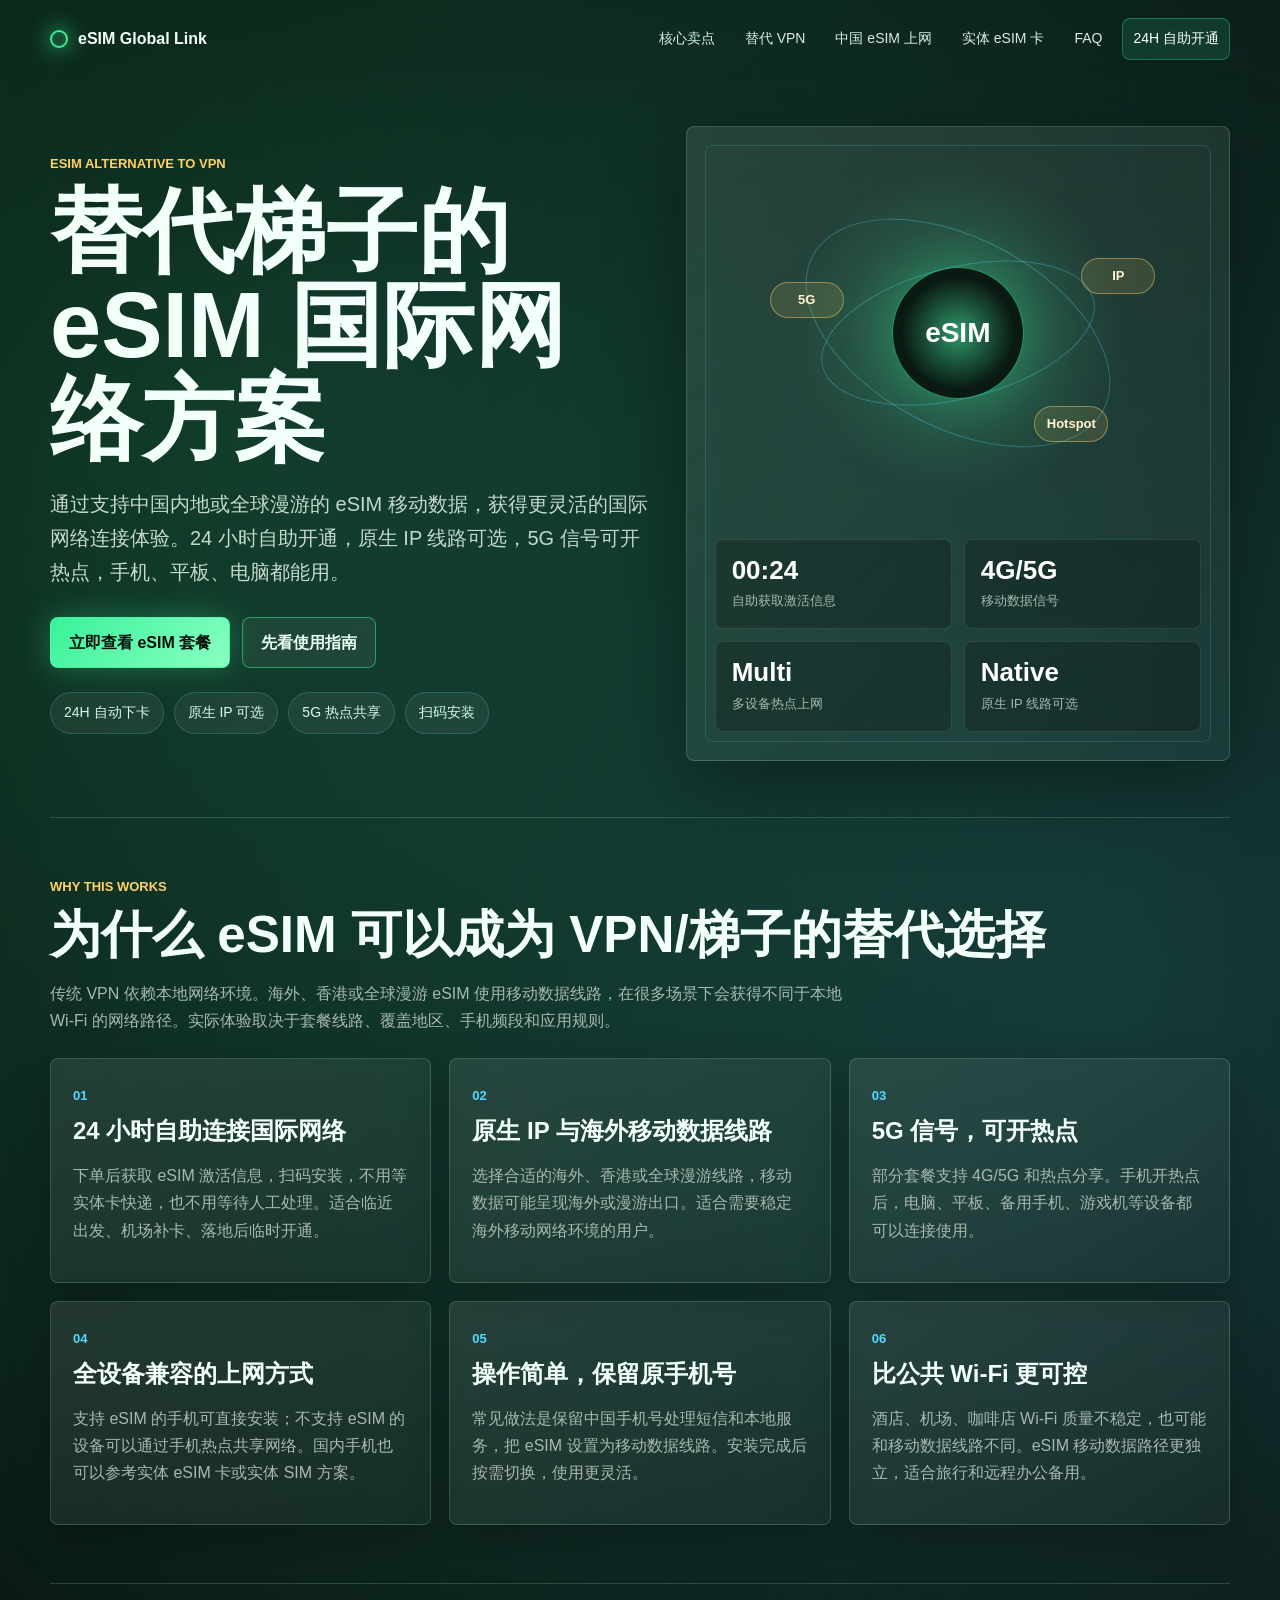
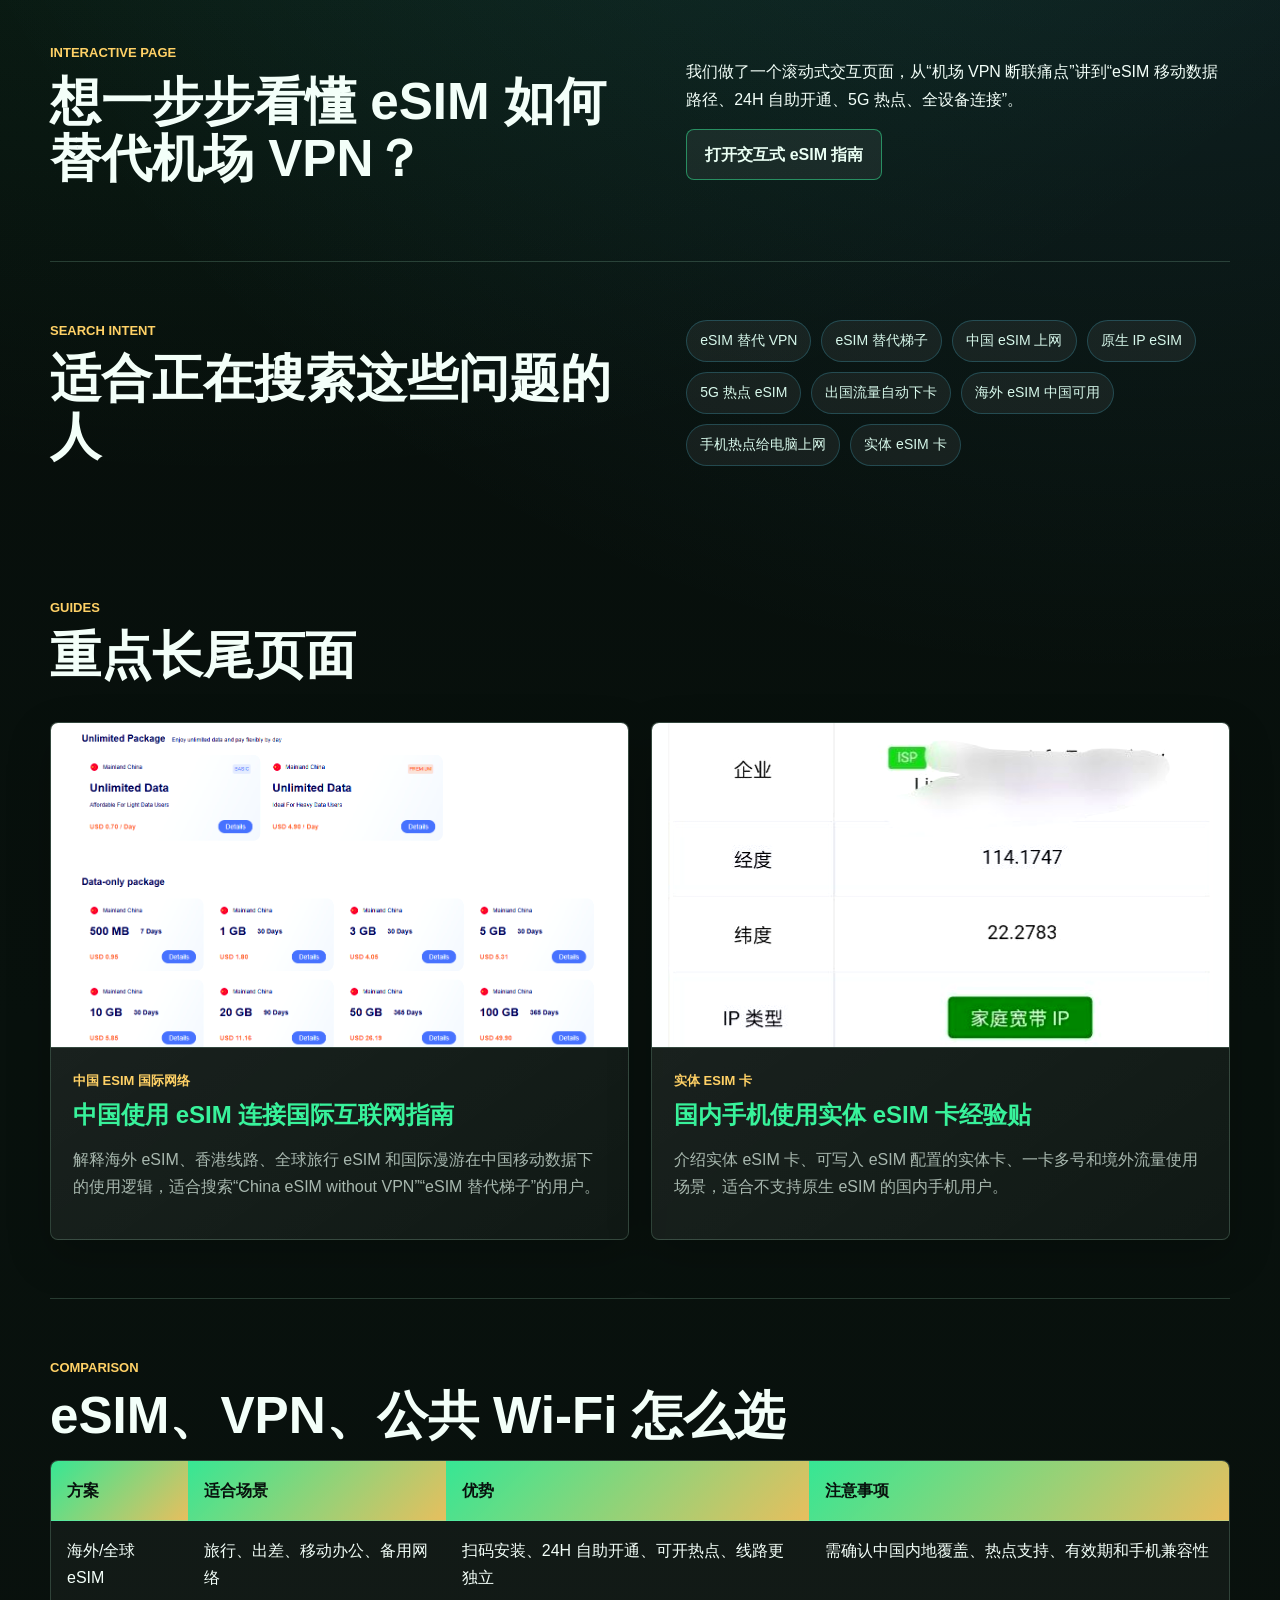
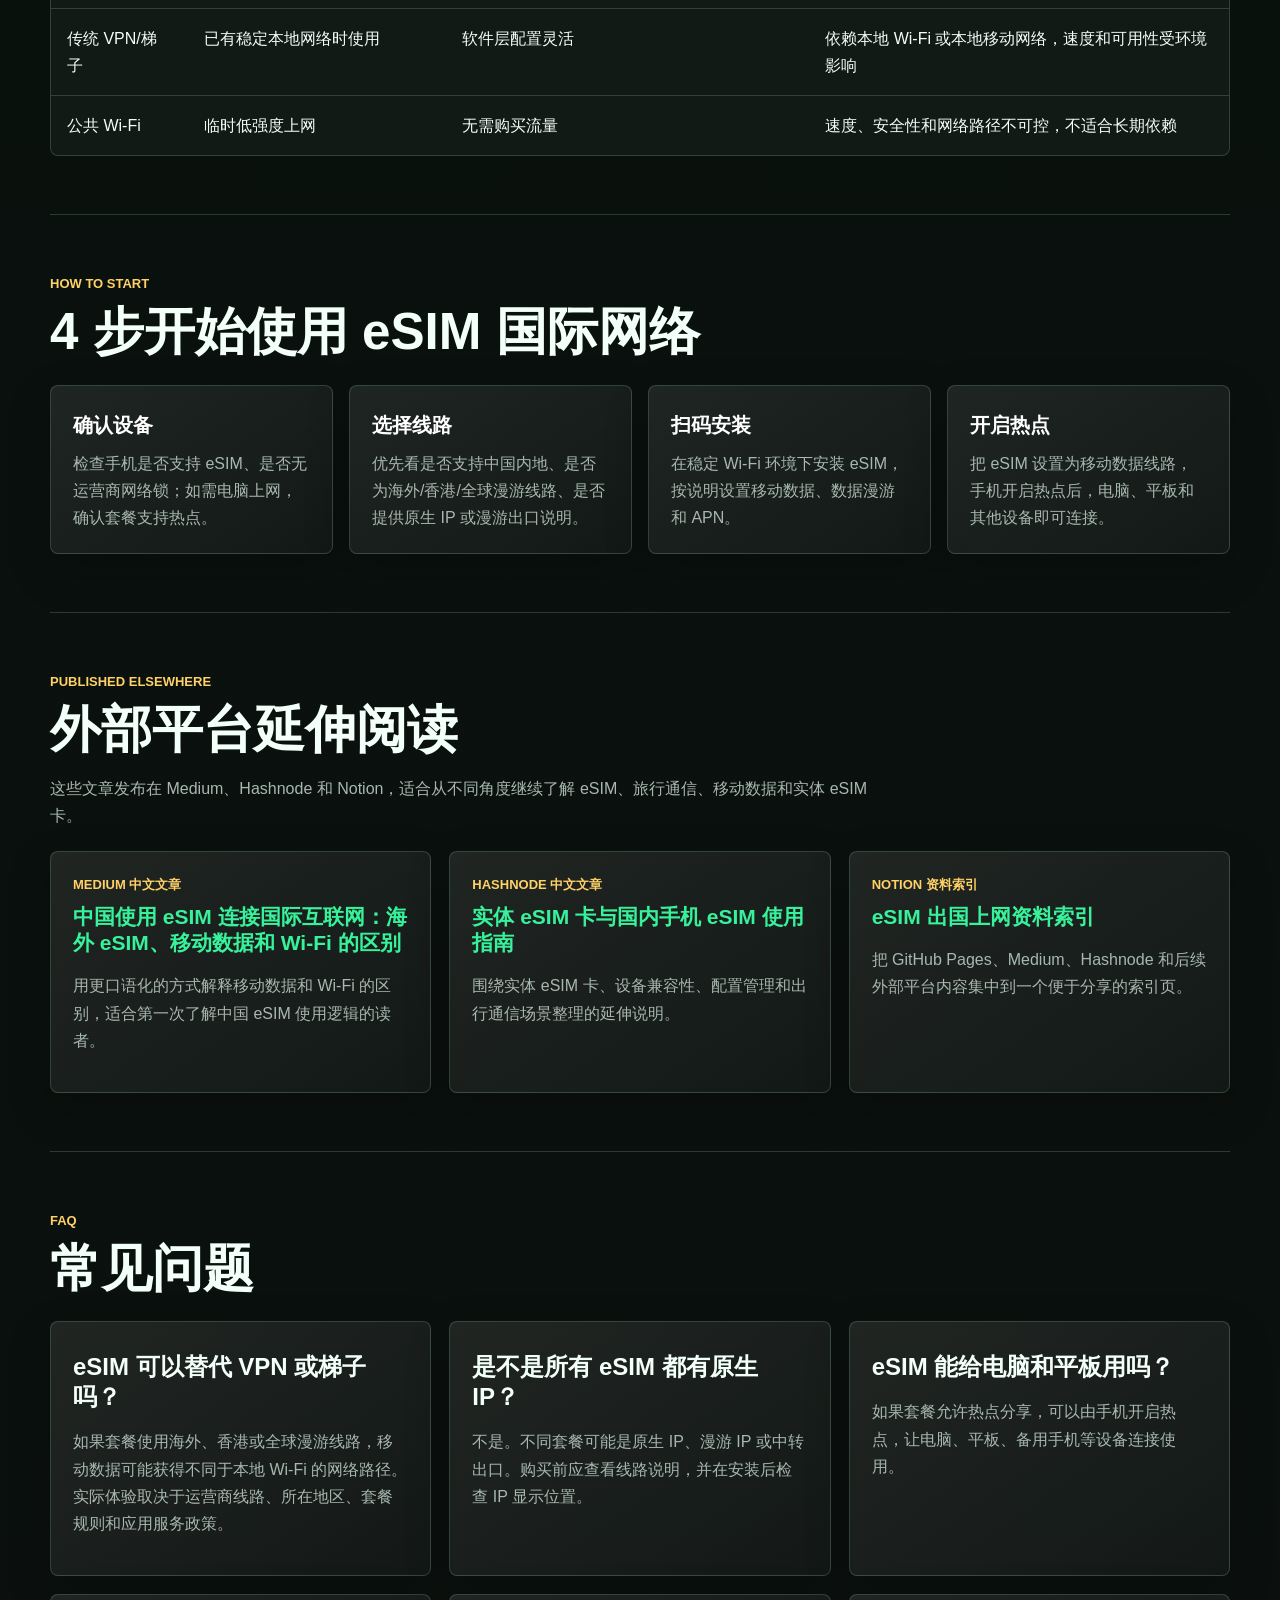
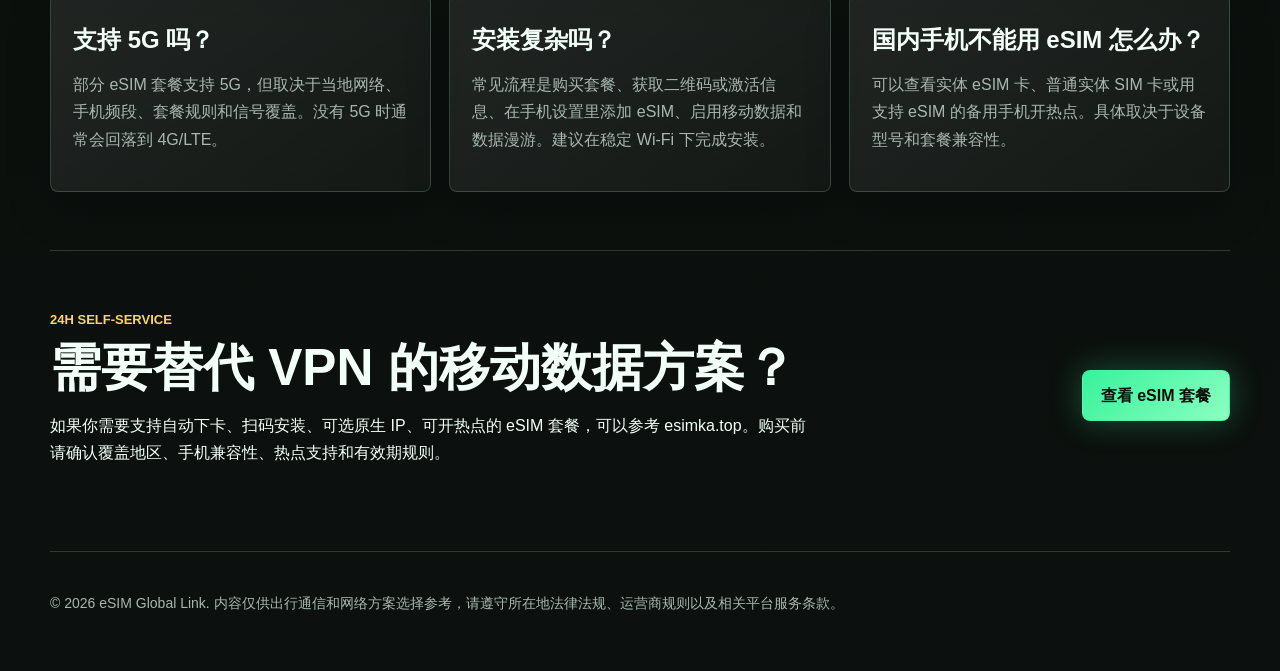
==== commit 2166d4e8: "add interactive esim vpn alternative page" ====
--- a/index.html
+++ b/index.html
@@ -102,6 +102,7 @@
     </a>
     <nav aria-label="主导航">
       <a href="#features">核心卖点</a>
+      <a href="./vpn-alternative-esim/">替代 VPN</a>
       <a href="./guides/china-esim-internet-access/">中国 eSIM 上网</a>
       <a href="./guides/physical-esim-card-guide/">实体 eSIM 卡</a>
       <a href="#faq">FAQ</a>
@@ -200,6 +201,17 @@
           <h3>比公共 Wi-Fi 更可控</h3>
           <p>酒店、机场、咖啡店 Wi-Fi 质量不稳定，也可能和移动数据线路不同。eSIM 移动数据路径更独立，适合旅行和远程办公备用。</p>
         </article>
+      </div>
+    </section>
+
+    <section class="seo-copy">
+      <div>
+        <p class="eyebrow">Interactive Page</p>
+        <h2>想一步步看懂 eSIM 如何替代机场 VPN？</h2>
+      </div>
+      <div>
+        <p>我们做了一个滚动式交互页面，从“机场 VPN 断联痛点”讲到“eSIM 移动数据路径、24H 自助开通、5G 热点、全设备连接”。</p>
+        <a class="button secondary" href="./vpn-alternative-esim/">打开交互式 eSIM 指南</a>
       </div>
     </section>
 
--- a/styles.css
+++ b/styles.css
@@ -610,6 +610,213 @@
   padding: 16px 18px;
 }
 
+.story-page main {
+  width: min(1220px, calc(100% - 32px));
+}
+
+.story-hero {
+  display: grid;
+  grid-template-columns: minmax(0, 1.05fr) minmax(320px, 0.95fr);
+  gap: 38px;
+  align-items: center;
+  min-height: 86vh;
+  padding: 54px 0 68px;
+}
+
+.story-hero h1 {
+  max-width: 860px;
+  margin: 10px 0 22px;
+  font-size: clamp(42px, 7vw, 84px);
+  line-height: 1.06;
+  letter-spacing: 0;
+}
+
+.story-device {
+  position: relative;
+  min-height: 540px;
+  display: grid;
+  place-items: center;
+  border: 1px solid rgba(83, 217, 255, 0.18);
+  border-radius: 8px;
+  background:
+    radial-gradient(circle at 50% 42%, rgba(56, 242, 155, 0.22), transparent 34%),
+    linear-gradient(145deg, rgba(255, 255, 255, 0.08), rgba(255, 255, 255, 0.025));
+  box-shadow: var(--shadow);
+  overflow: hidden;
+}
+
+.story-device::before {
+  content: "";
+  position: absolute;
+  width: 580px;
+  height: 580px;
+  border: 1px solid rgba(83, 217, 255, 0.18);
+  border-radius: 50%;
+  transform: rotate(18deg) scaleY(0.42);
+}
+
+.device-frame {
+  position: relative;
+  z-index: 2;
+  width: min(260px, 70vw);
+  aspect-ratio: 9 / 18;
+  border: 1px solid rgba(255, 255, 255, 0.24);
+  border-radius: 34px;
+  background: linear-gradient(160deg, #111f19, #050807);
+  box-shadow: 0 0 60px rgba(56, 242, 155, 0.24);
+  padding: 18px;
+}
+
+.device-screen {
+  display: grid;
+  align-content: center;
+  justify-items: center;
+  height: 100%;
+  border: 1px solid rgba(56, 242, 155, 0.24);
+  border-radius: 24px;
+  background:
+    linear-gradient(rgba(56, 242, 155, 0.07) 1px, transparent 1px),
+    linear-gradient(90deg, rgba(56, 242, 155, 0.07) 1px, transparent 1px),
+    radial-gradient(circle at 50% 38%, rgba(83, 217, 255, 0.2), transparent 34%),
+    #07100c;
+  background-size: 28px 28px, 28px 28px, auto, auto;
+  text-align: center;
+}
+
+.device-screen strong {
+  font-size: 26px;
+  color: #ffffff;
+}
+
+.device-screen p {
+  color: var(--muted);
+}
+
+.status-dot {
+  width: 14px;
+  height: 14px;
+  border-radius: 50%;
+  background: var(--green);
+  box-shadow: 0 0 24px rgba(56, 242, 155, 0.95);
+}
+
+.signal-bars {
+  display: flex;
+  align-items: end;
+  gap: 5px;
+  height: 44px;
+  margin-top: 12px;
+}
+
+.signal-bars span {
+  width: 10px;
+  border-radius: 999px;
+  background: linear-gradient(to top, var(--green), var(--cyan));
+}
+
+.signal-bars span:nth-child(1) { height: 16px; }
+.signal-bars span:nth-child(2) { height: 24px; }
+.signal-bars span:nth-child(3) { height: 34px; }
+.signal-bars span:nth-child(4) { height: 42px; }
+
+.floating-chip {
+  position: absolute;
+  z-index: 3;
+  border: 1px solid rgba(255, 209, 102, 0.35);
+  border-radius: 999px;
+  background: rgba(255, 209, 102, 0.1);
+  color: #fff2c3;
+  padding: 8px 12px;
+  font-size: 13px;
+  font-weight: 900;
+  box-shadow: 0 0 28px rgba(255, 209, 102, 0.12);
+}
+
+.chip-one { left: 10%; top: 18%; }
+.chip-two { right: 8%; top: 34%; }
+.chip-three { left: 12%; bottom: 18%; }
+
+.scroll-story {
+  position: relative;
+  border-top: 1px solid var(--line);
+  padding: 64px 0;
+}
+
+.story-progress {
+  position: sticky;
+  top: 100px;
+  z-index: 4;
+  display: flex;
+  gap: 10px;
+  width: max-content;
+  margin-left: auto;
+  margin-bottom: 26px;
+  padding: 8px;
+  border: 1px solid var(--line);
+  border-radius: 999px;
+  background: rgba(0, 0, 0, 0.35);
+  backdrop-filter: blur(12px);
+}
+
+.progress-dot {
+  width: 10px;
+  height: 10px;
+  border-radius: 50%;
+  background: rgba(255, 255, 255, 0.2);
+}
+
+.progress-dot.active {
+  background: var(--green);
+  box-shadow: 0 0 18px rgba(56, 242, 155, 0.9);
+}
+
+.story-step {
+  display: grid;
+  grid-template-columns: 190px minmax(0, 1fr);
+  gap: 28px;
+  align-items: center;
+  min-height: 58vh;
+  margin: 22px 0;
+  padding: 28px;
+  border: 1px solid rgba(181, 255, 215, 0.16);
+  border-radius: 8px;
+  background: linear-gradient(145deg, rgba(255, 255, 255, 0.07), rgba(255, 255, 255, 0.025));
+  opacity: 0.55;
+  transform: scale(0.985);
+  transition: opacity 220ms ease, transform 220ms ease, border-color 220ms ease;
+}
+
+.story-step.active {
+  opacity: 1;
+  transform: scale(1);
+  border-color: rgba(56, 242, 155, 0.46);
+  box-shadow: 0 20px 70px rgba(56, 242, 155, 0.08);
+}
+
+.step-visual {
+  display: grid;
+  place-items: center;
+  width: 160px;
+  height: 160px;
+  border: 1px solid rgba(83, 217, 255, 0.36);
+  border-radius: 50%;
+  background: radial-gradient(circle, rgba(83, 217, 255, 0.2), rgba(56, 242, 155, 0.06) 62%, transparent 64%);
+  color: #ffffff;
+  font-size: 48px;
+  font-weight: 900;
+}
+
+.story-step h3 {
+  max-width: 760px;
+  font-size: clamp(28px, 4vw, 46px);
+}
+
+.story-step p:last-child {
+  max-width: 760px;
+  color: var(--muted);
+  font-size: 18px;
+}
+
 @media (max-width: 980px) {
   .feature-grid,
   .resource-list,
@@ -626,6 +833,7 @@
   }
 
   .hero,
+  .story-hero,
   .article-hero,
   .intro-band,
   .seo-copy,
@@ -647,6 +855,16 @@
 
   .aside-box {
     position: static;
+  }
+
+  .story-step {
+    grid-template-columns: 1fr;
+    min-height: auto;
+  }
+
+  .story-progress {
+    margin-right: auto;
+    margin-left: 0;
   }
 }
 
@@ -682,6 +900,20 @@
     min-height: 460px;
   }
 
+  .story-device {
+    min-height: 460px;
+  }
+
+  .story-hero h1 {
+    font-size: 38px;
+  }
+
+  .step-visual {
+    width: 112px;
+    height: 112px;
+    font-size: 34px;
+  }
+
   .orbital {
     height: 270px;
     margin: 24px;
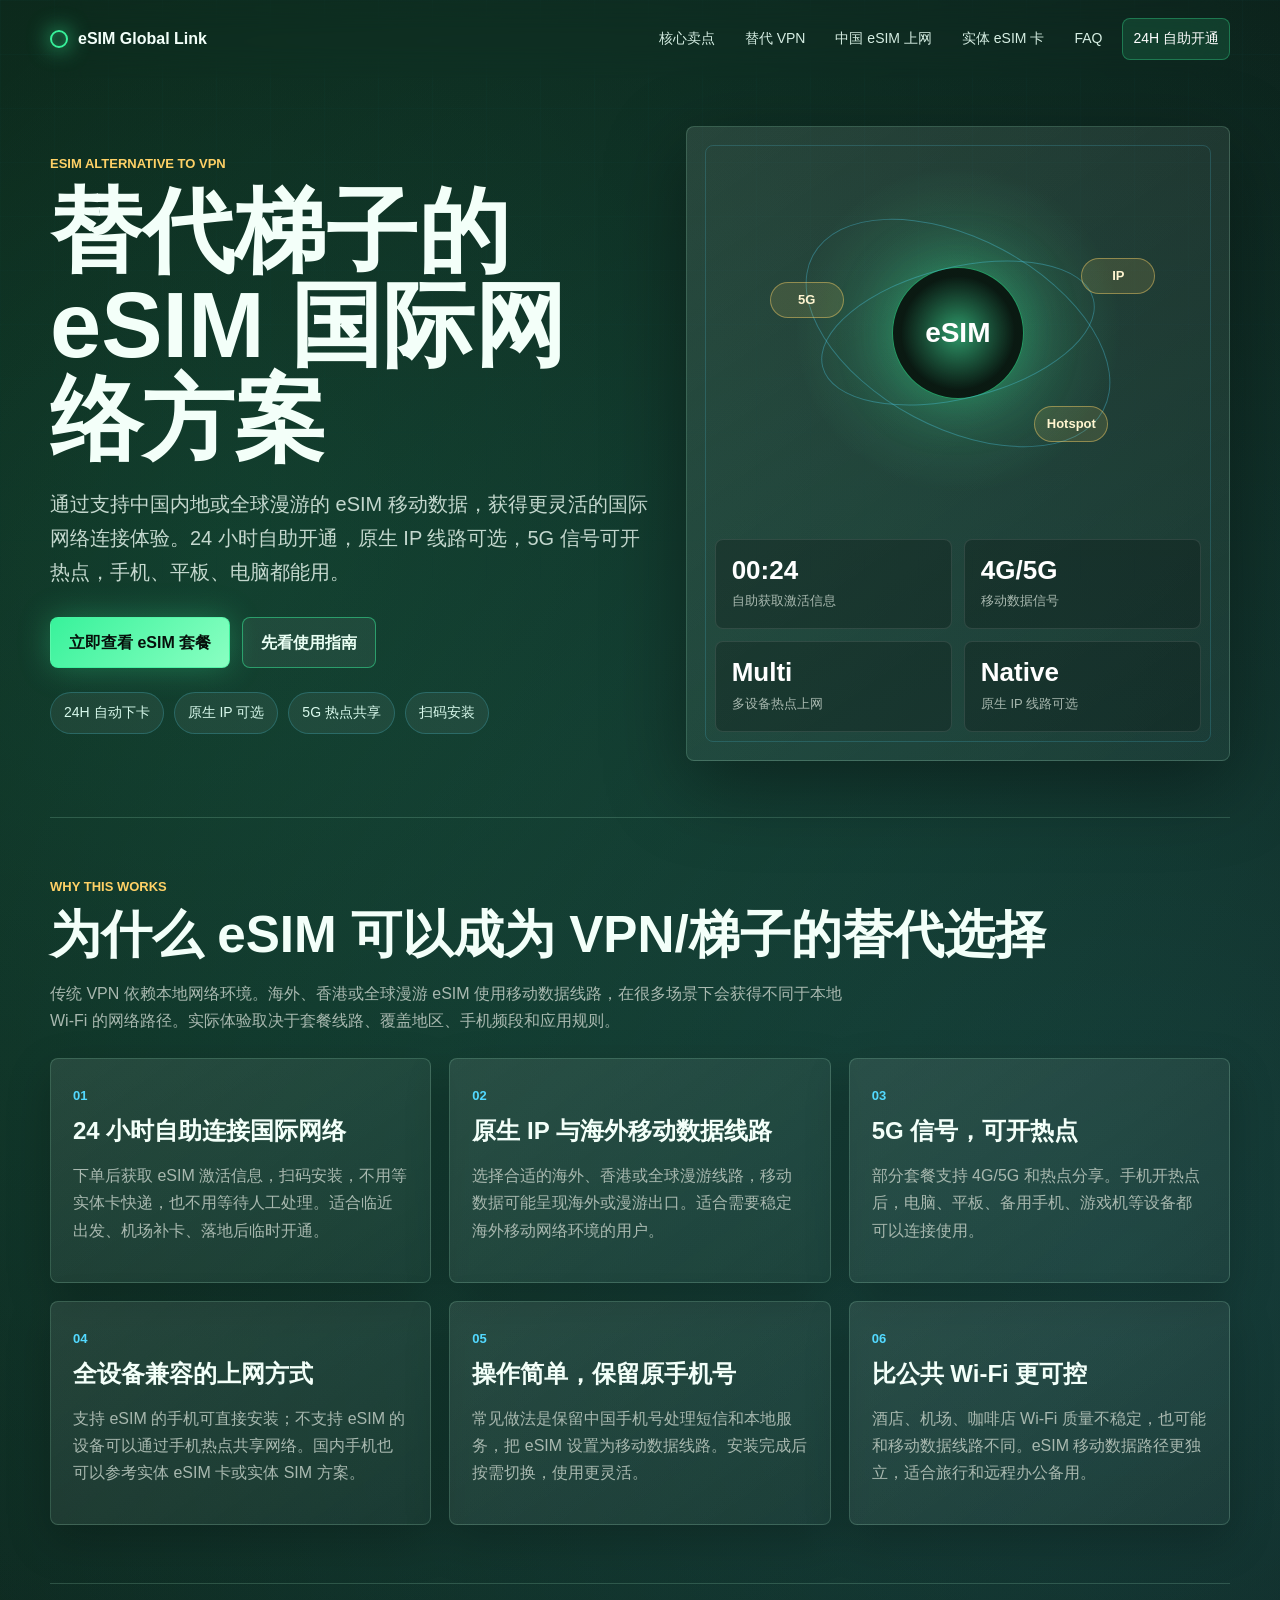
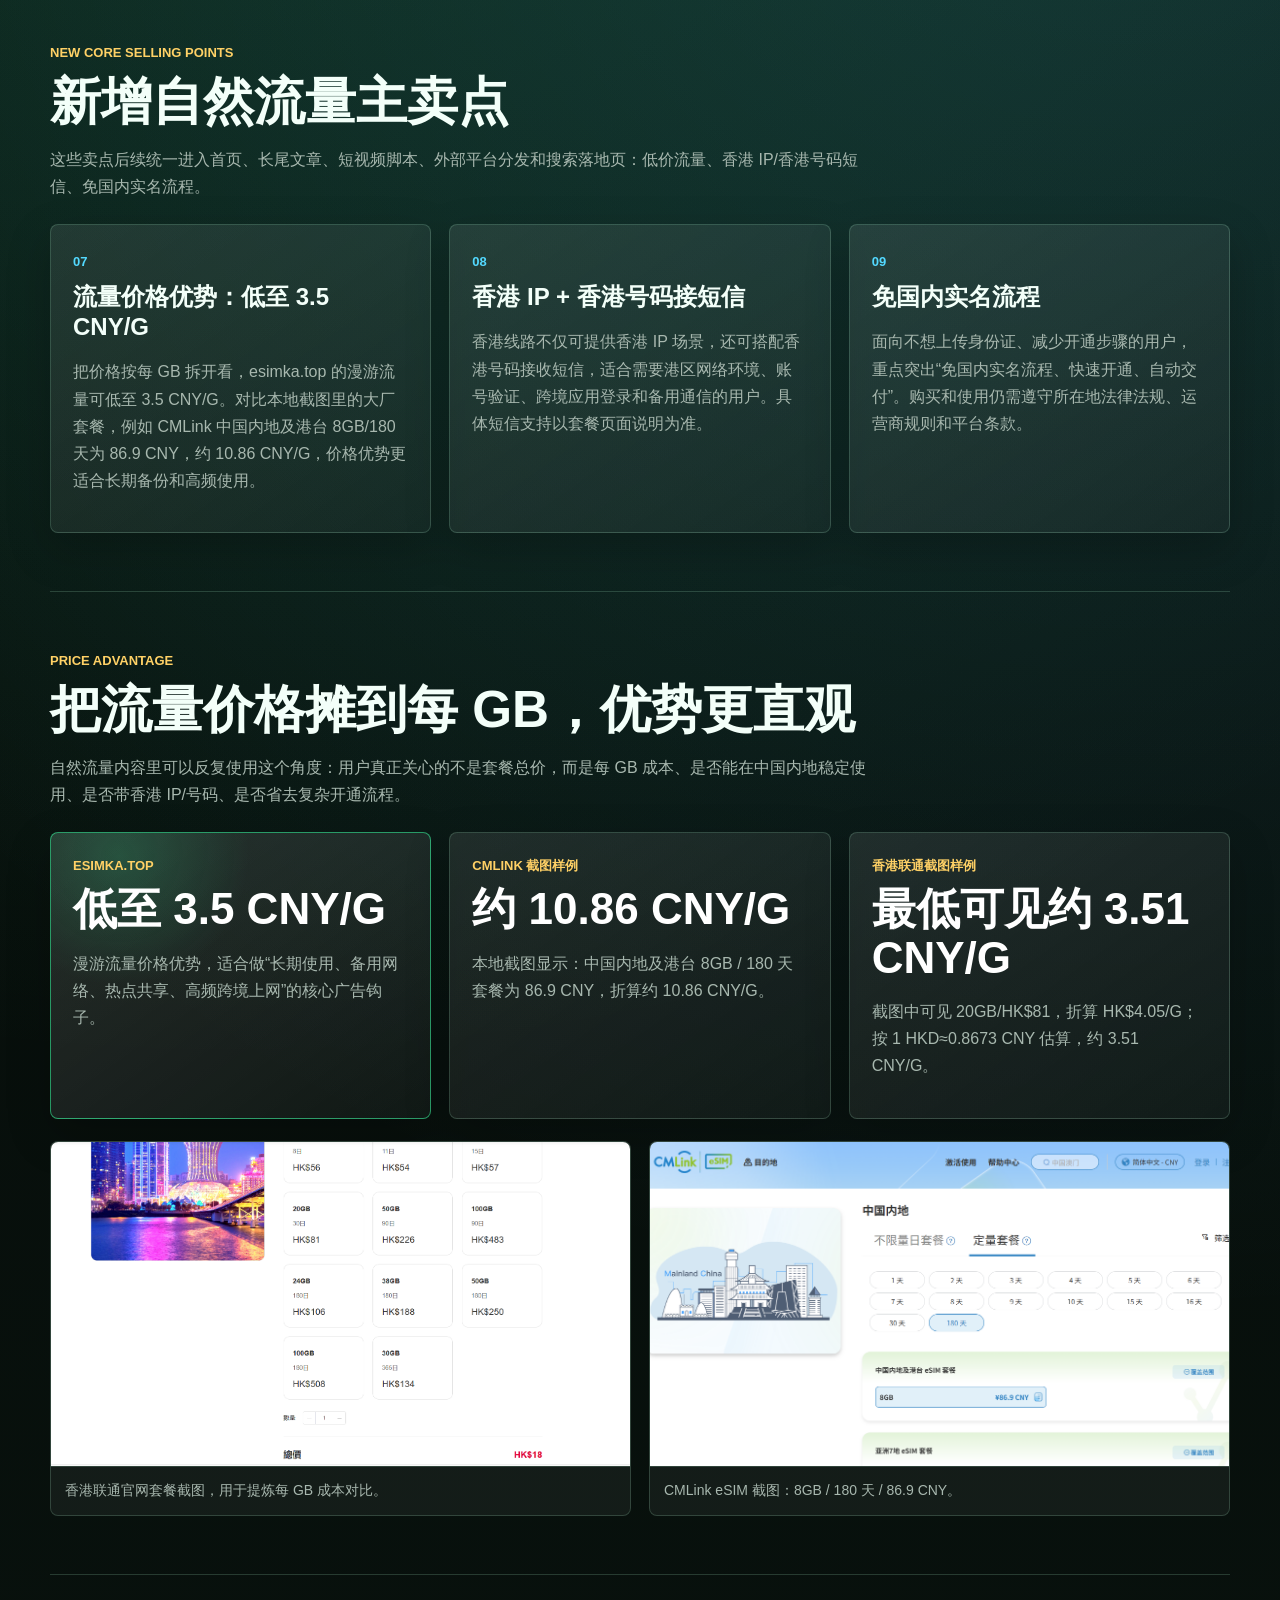
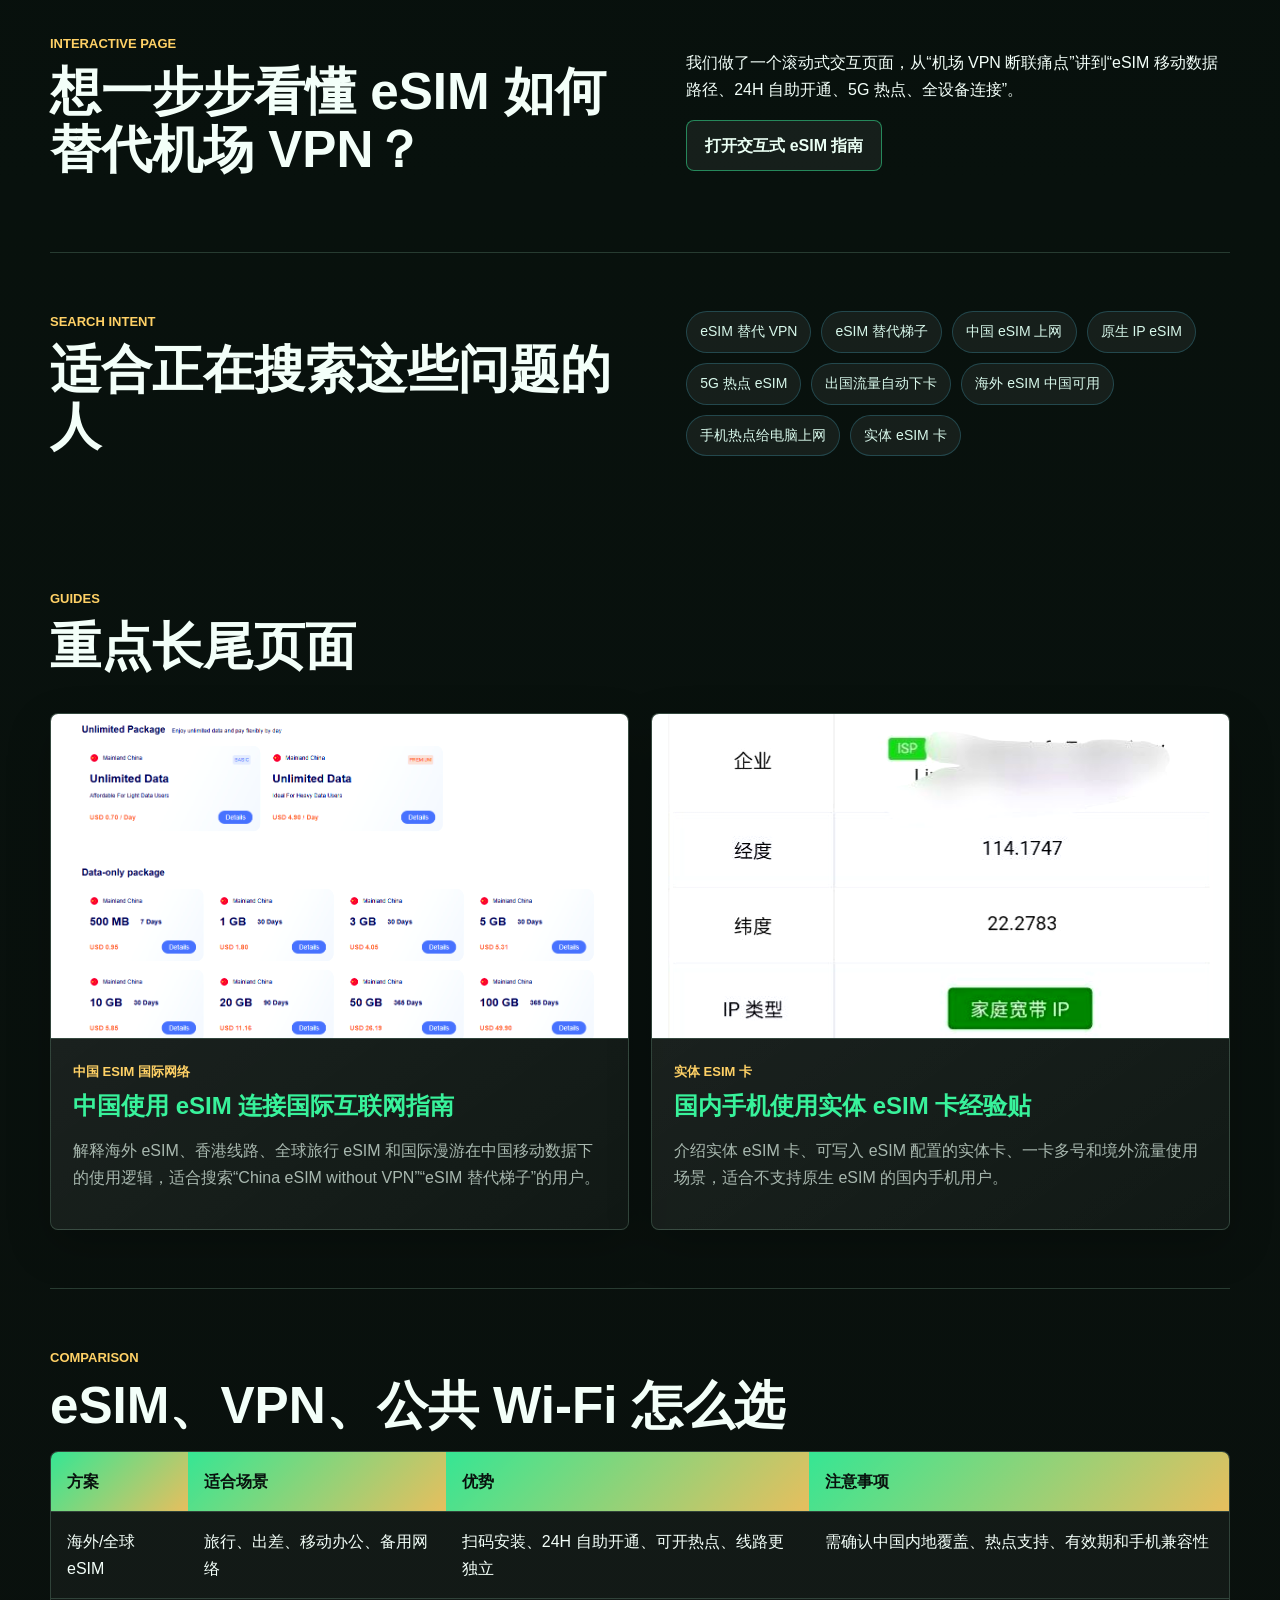
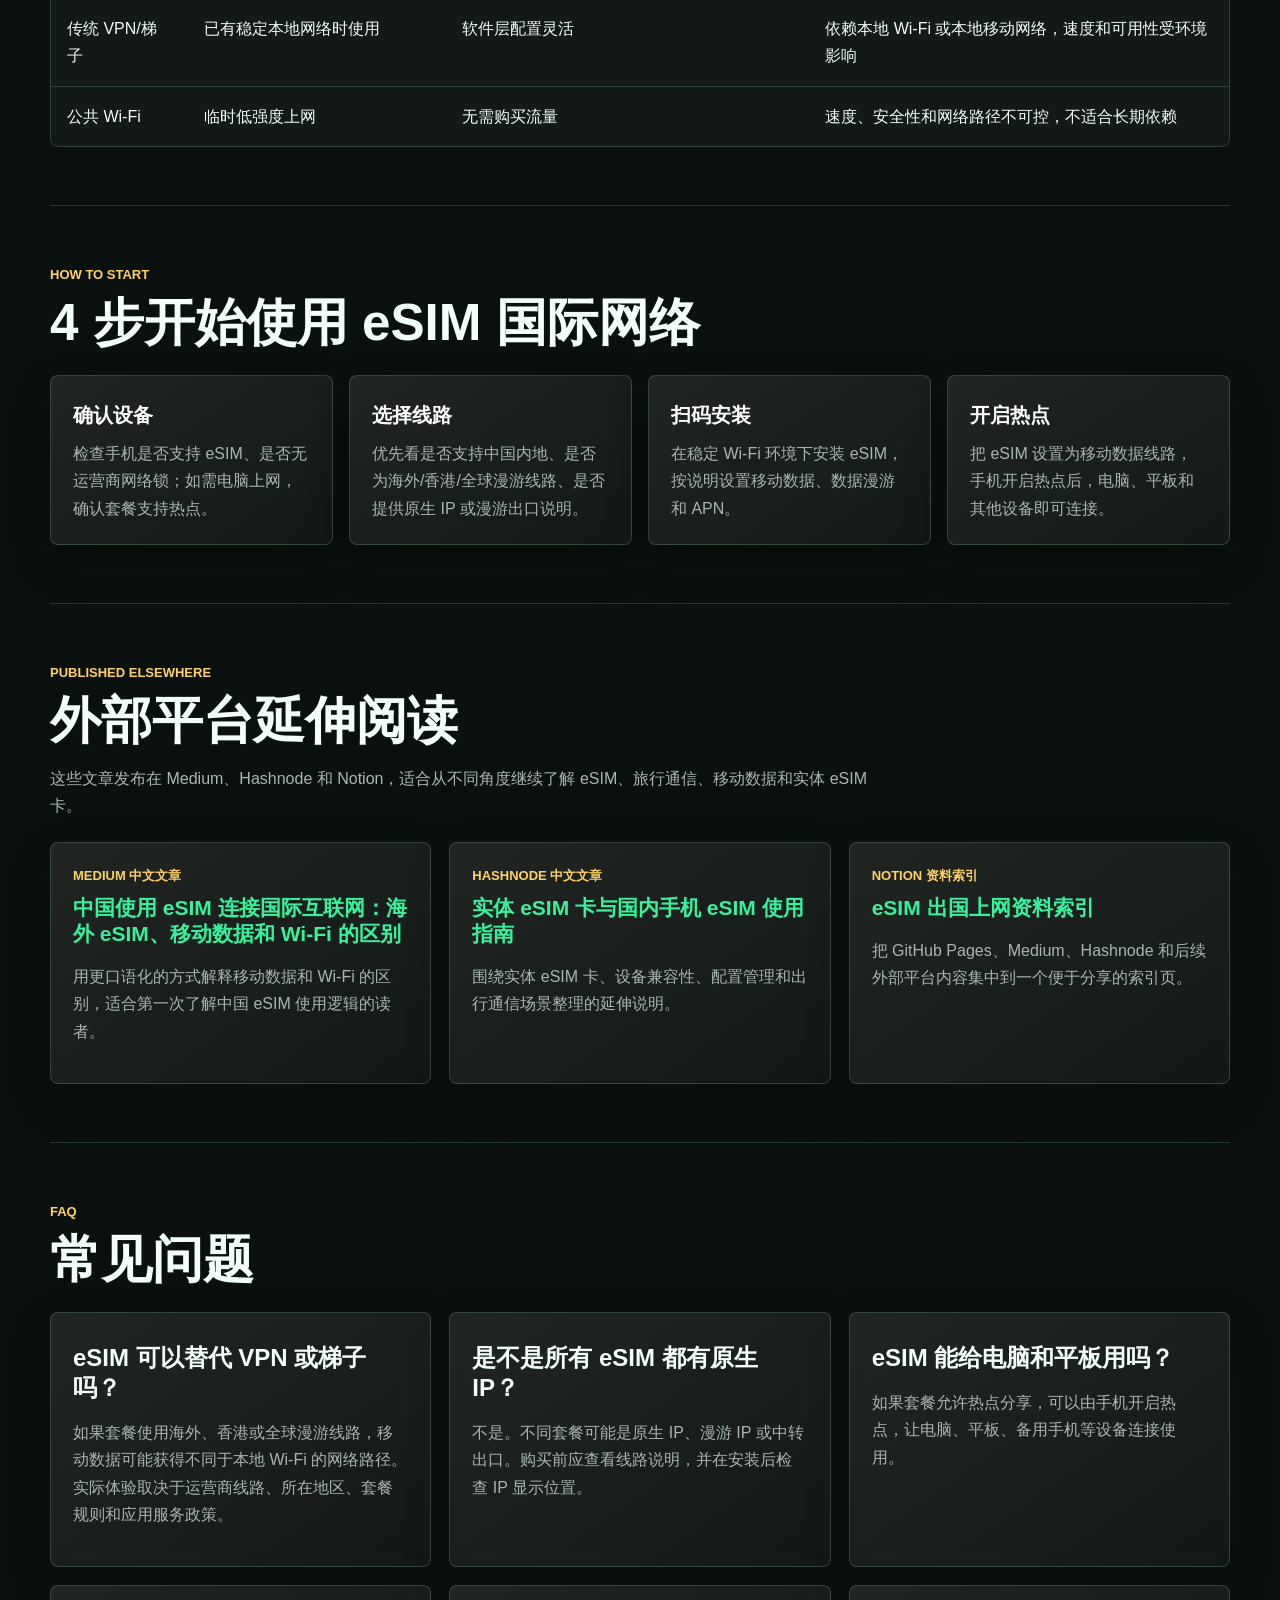
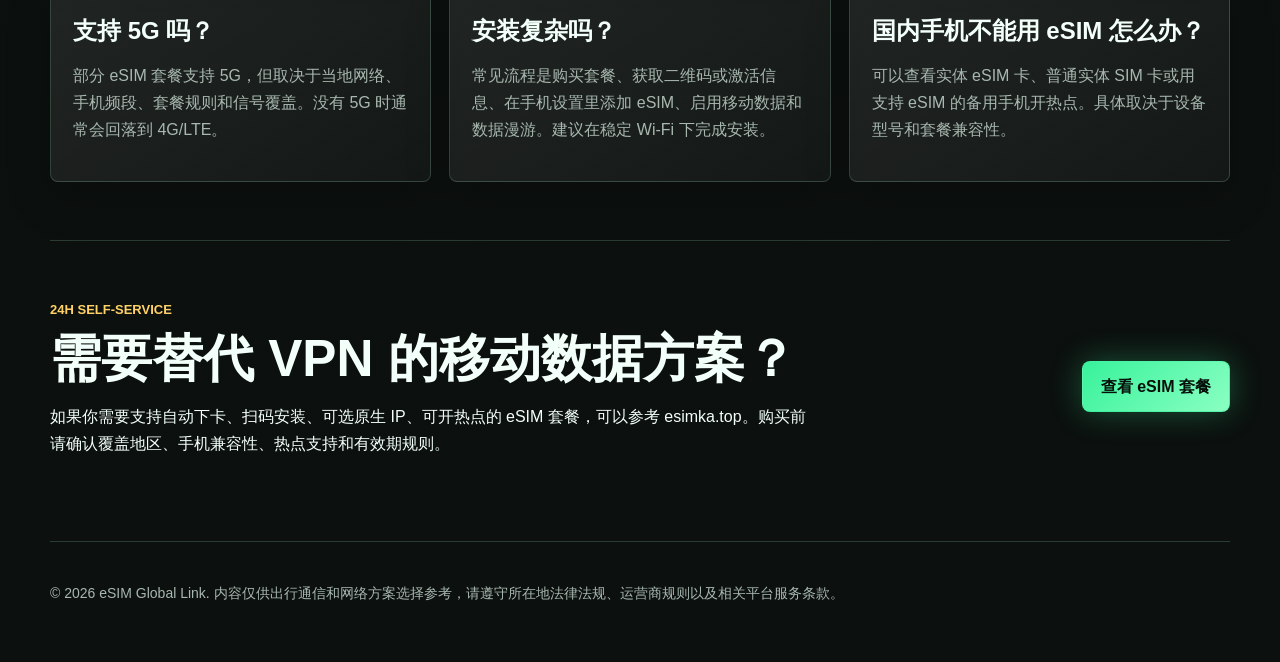
==== commit 50563457: "update pages for esimka top repo name" ====
--- a/index.html
+++ b/index.html
@@ -1,4 +1,4 @@
-<!doctype html>
+﻿<!doctype html>
 <html lang="zh-CN">
 <head>
   <meta charset="utf-8">
@@ -8,13 +8,13 @@
   <meta name="keywords" content="eSIM 替代 VPN, eSIM 替代梯子, 国际网络 eSIM, 中国 eSIM, 原生 IP eSIM, 5G 热点 eSIM, 出国上网, esimka, 24 小时自动下卡">
   <meta name="robots" content="index, follow, max-image-preview:large">
   <meta name="author" content="eSIM Guide">
-  <link rel="canonical" href="https://fitoreschneider36-max.github.io/esim_ceping/">
+  <link rel="canonical" href="https://fitoreschneider36-max.github.io/esimka.top_ceping/">
   <link rel="stylesheet" href="./styles.css">
   <meta property="og:title" content="eSIM 替代 VPN 上网方案 | 24 小时自助开通国际网络">
   <meta property="og:description" content="用海外/全球 eSIM 移动数据替代传统 VPN 思路，支持原生 IP、5G 信号、热点共享和全设备上网。">
   <meta property="og:type" content="website">
-  <meta property="og:url" content="https://fitoreschneider36-max.github.io/esim_ceping/">
-  <meta property="og:image" content="https://fitoreschneider36-max.github.io/esim_ceping/picture/photo_2026-05-05_21-32-01.jpg">
+  <meta property="og:url" content="https://fitoreschneider36-max.github.io/esimka.top_ceping/">
+  <meta property="og:image" content="https://fitoreschneider36-max.github.io/esimka.top_ceping/picture/photo_2026-05-05_21-32-01.jpg">
   <meta name="twitter:card" content="summary_large_image">
   <script type="application/ld+json">
   {
@@ -22,15 +22,15 @@
     "@graph": [
       {
         "@type": "WebSite",
-        "@id": "https://fitoreschneider36-max.github.io/esim_ceping/#website",
+        "@id": "https://fitoreschneider36-max.github.io/esimka.top_ceping/#website",
         "name": "eSIM 国际网络与旅行通信指南",
-        "url": "https://fitoreschneider36-max.github.io/esim_ceping/",
+        "url": "https://fitoreschneider36-max.github.io/esimka.top_ceping/",
         "description": "面向中国用户和旅行者的 eSIM 国际网络指南，覆盖替代 VPN 思路、原生 IP、5G 热点、自动下卡和全设备上网。",
         "inLanguage": "zh-CN"
       },
       {
         "@type": "Service",
-        "@id": "https://fitoreschneider36-max.github.io/esim_ceping/#service",
+        "@id": "https://fitoreschneider36-max.github.io/esimka.top_ceping/#service",
         "name": "eSIM 国际网络连接方案",
         "serviceType": "Travel eSIM and international mobile data",
         "areaServed": ["China", "Hong Kong", "Global"],
@@ -43,7 +43,7 @@
       },
       {
         "@type": "FAQPage",
-        "@id": "https://fitoreschneider36-max.github.io/esim_ceping/#faq",
+        "@id": "https://fitoreschneider36-max.github.io/esimka.top_ceping/#faq",
         "mainEntity": [
           {
             "@type": "Question",
@@ -86,7 +86,7 @@
             "@type": "ListItem",
             "position": 1,
             "name": "首页",
-            "item": "https://fitoreschneider36-max.github.io/esim_ceping/"
+            "item": "https://fitoreschneider36-max.github.io/esimka.top_ceping/"
           }
         ]
       }
@@ -201,6 +201,66 @@
           <h3>比公共 Wi-Fi 更可控</h3>
           <p>酒店、机场、咖啡店 Wi-Fi 质量不稳定，也可能和移动数据线路不同。eSIM 移动数据路径更独立，适合旅行和远程办公备用。</p>
         </article>
+      </div>
+    </section>
+
+    <section class="feature-band new-selling-points" aria-labelledby="new-selling-points-title">
+      <div class="section-heading">
+        <p class="eyebrow">New Core Selling Points</p>
+        <h2 id="new-selling-points-title">新增自然流量主卖点</h2>
+        <p>这些卖点后续统一进入首页、长尾文章、短视频脚本、外部平台分发和搜索落地页：低价流量、香港 IP/香港号码短信、免国内实名流程。</p>
+      </div>
+      <div class="feature-grid">
+        <article class="feature-card">
+          <span class="feature-index">07</span>
+          <h3>流量价格优势：低至 3.5 CNY/G</h3>
+          <p>把价格按每 GB 拆开看，esimka.top 的漫游流量可低至 3.5 CNY/G。对比本地截图里的大厂套餐，例如 CMLink 中国内地及港台 8GB/180 天为 86.9 CNY，约 10.86 CNY/G，价格优势更适合长期备份和高频使用。</p>
+        </article>
+        <article class="feature-card">
+          <span class="feature-index">08</span>
+          <h3>香港 IP + 香港号码接短信</h3>
+          <p>香港线路不仅可提供香港 IP 场景，还可搭配香港号码接收短信，适合需要港区网络环境、账号验证、跨境应用登录和备用通信的用户。具体短信支持以套餐页面说明为准。</p>
+        </article>
+        <article class="feature-card">
+          <span class="feature-index">09</span>
+          <h3>免国内实名流程</h3>
+          <p>面向不想上传身份证、减少开通步骤的用户，重点突出“免国内实名流程、快速开通、自动交付”。购买和使用仍需遵守所在地法律法规、运营商规则和平台条款。</p>
+        </article>
+      </div>
+    </section>
+
+    <section class="pricing-proof" aria-labelledby="pricing-proof-title">
+      <div class="section-heading">
+        <p class="eyebrow">Price Advantage</p>
+        <h2 id="pricing-proof-title">把流量价格摊到每 GB，优势更直观</h2>
+        <p>自然流量内容里可以反复使用这个角度：用户真正关心的不是套餐总价，而是每 GB 成本、是否能在中国内地稳定使用、是否带香港 IP/号码、是否省去复杂开通流程。</p>
+      </div>
+      <div class="price-cards">
+        <article class="price-card highlight">
+          <span class="price-label">esimka.top</span>
+          <strong>低至 3.5 CNY/G</strong>
+          <p>漫游流量价格优势，适合做“长期使用、备用网络、热点共享、高频跨境上网”的核心广告钩子。</p>
+        </article>
+        <article class="price-card">
+          <span class="price-label">CMLink 截图样例</span>
+          <strong>约 10.86 CNY/G</strong>
+          <p>本地截图显示：中国内地及港台 8GB / 180 天套餐为 86.9 CNY，折算约 10.86 CNY/G。</p>
+        </article>
+        <article class="price-card">
+          <span class="price-label">香港联通截图样例</span>
+          <strong>最低可见约 3.51 CNY/G</strong>
+          <p>截图中可见 20GB/HK$81，折算 HK$4.05/G；按 1 HKD≈0.8673 CNY 估算，约 3.51 CNY/G。</p>
+        </article>
+      </div>
+      <div class="comparison-images">
+        <figure>
+          <img src="./picture/横向比较1-香港联通官网.png" alt="香港联通官网 eSIM 套餐横向价格比较截图">
+          <figcaption>香港联通官网套餐截图，用于提炼每 GB 成本对比。</figcaption>
+        </figure>
+        <figure>
+          <img src="./picture/横向比较2 CMlink esim官网.png" alt="CMLink eSIM 中国内地及港台套餐价格截图">
+          <figcaption>CMLink eSIM 截图：8GB / 180 天 / 86.9 CNY。</figcaption>
+        </figure>
       </div>
     </section>
 
--- a/styles.css
+++ b/styles.css
@@ -340,6 +340,7 @@
 .intro-band,
 .cta-band,
 .comparison,
+.pricing-proof,
 .external-reading,
 .article-layout,
 .feature-band,
@@ -457,6 +458,77 @@
   grid-template-columns: repeat(3, minmax(0, 1fr));
   gap: 18px;
   margin-top: 22px;
+}
+
+.price-cards {
+  display: grid;
+  grid-template-columns: repeat(3, minmax(0, 1fr));
+  gap: 18px;
+  margin-top: 24px;
+}
+
+.price-card {
+  border: 1px solid var(--line);
+  border-radius: 8px;
+  background: linear-gradient(145deg, rgba(255, 255, 255, 0.09), rgba(255, 255, 255, 0.035));
+  padding: 22px;
+  box-shadow: 0 16px 44px rgba(0, 0, 0, 0.22);
+}
+
+.price-card.highlight {
+  border-color: rgba(56, 242, 155, 0.58);
+  background:
+    radial-gradient(circle at 18% 8%, rgba(56, 242, 155, 0.18), transparent 32%),
+    linear-gradient(145deg, rgba(255, 255, 255, 0.12), rgba(255, 255, 255, 0.04));
+}
+
+.price-label {
+  display: block;
+  color: var(--gold);
+  font-size: 13px;
+  font-weight: 900;
+  text-transform: uppercase;
+}
+
+.price-card strong {
+  display: block;
+  margin-top: 8px;
+  color: #ffffff;
+  font-size: clamp(28px, 4vw, 44px);
+  line-height: 1.1;
+}
+
+.price-card p,
+.comparison-images figcaption {
+  color: var(--muted);
+}
+
+.comparison-images {
+  display: grid;
+  grid-template-columns: repeat(2, minmax(0, 1fr));
+  gap: 18px;
+  margin-top: 22px;
+}
+
+.comparison-images figure {
+  overflow: hidden;
+  margin: 0;
+  border: 1px solid var(--line);
+  border-radius: 8px;
+  background: rgba(255, 255, 255, 0.05);
+}
+
+.comparison-images img {
+  width: 100%;
+  aspect-ratio: 16 / 9;
+  object-fit: cover;
+  object-position: top center;
+  border-bottom: 1px solid var(--line);
+}
+
+.comparison-images figcaption {
+  padding: 12px 14px;
+  font-size: 14px;
 }
 
 .resource-card h3 {
@@ -821,6 +893,7 @@
   .feature-grid,
   .resource-list,
   .faq-grid,
+  .price-cards,
   .flow-list {
     grid-template-columns: repeat(2, minmax(0, 1fr));
   }
@@ -853,6 +926,10 @@
     grid-template-columns: 1fr;
   }
 
+  .comparison-images {
+    grid-template-columns: 1fr;
+  }
+
   .aside-box {
     position: static;
   }
@@ -891,6 +968,7 @@
   .feature-grid,
   .resource-list,
   .faq-grid,
+  .price-cards,
   .flow-list,
   .panel-grid {
     grid-template-columns: 1fr;
